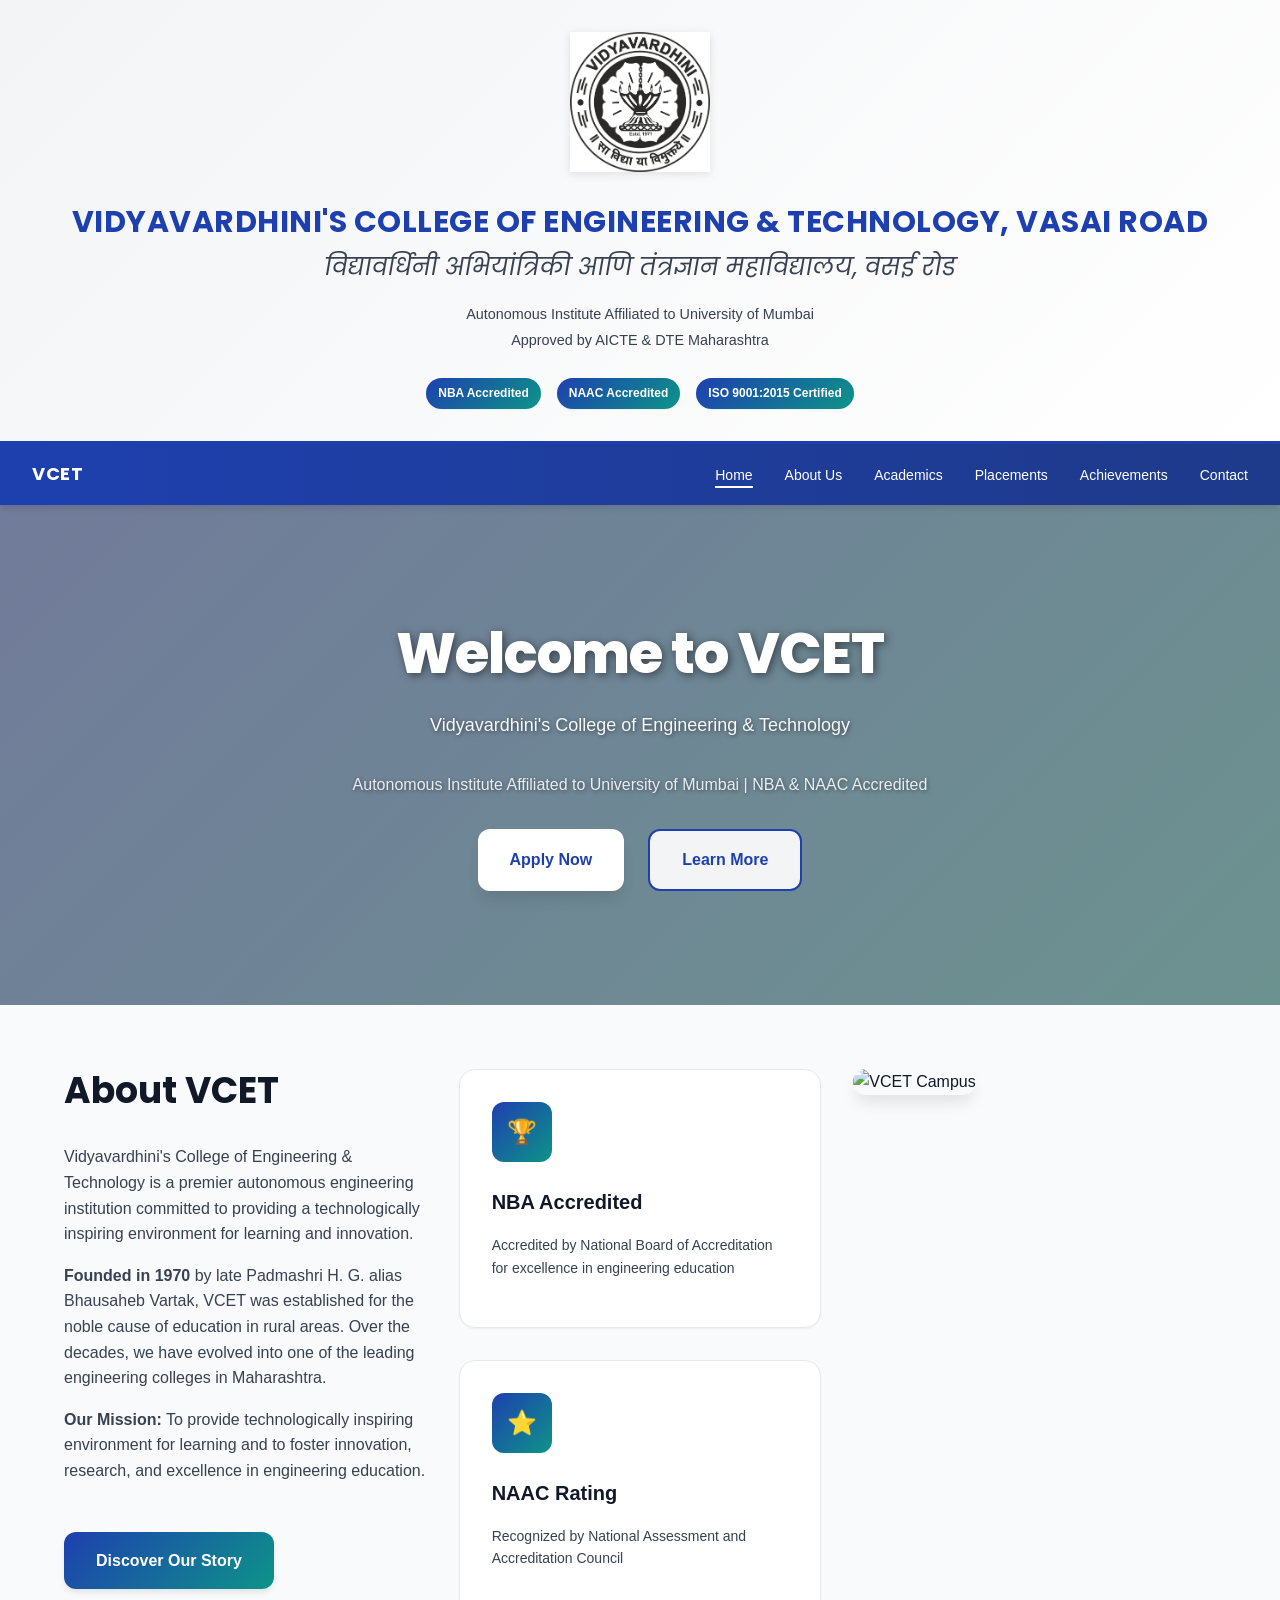
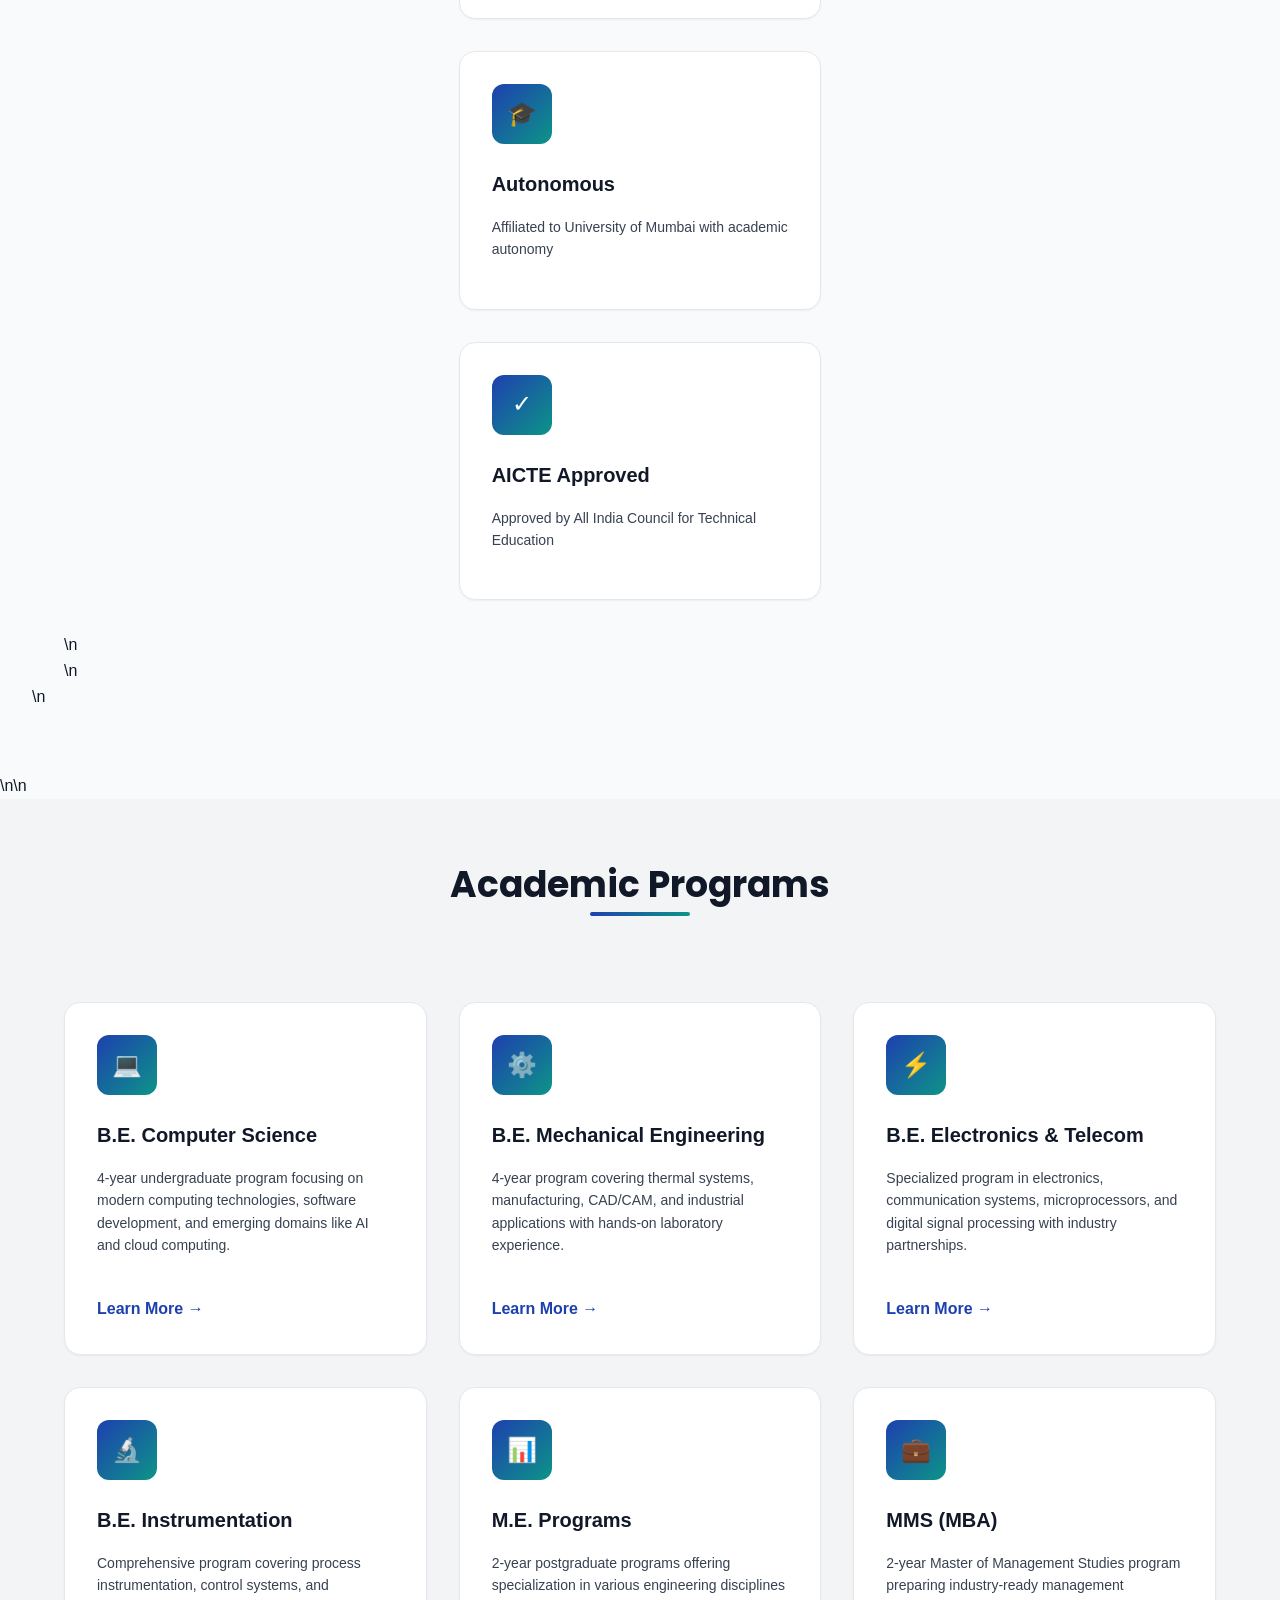
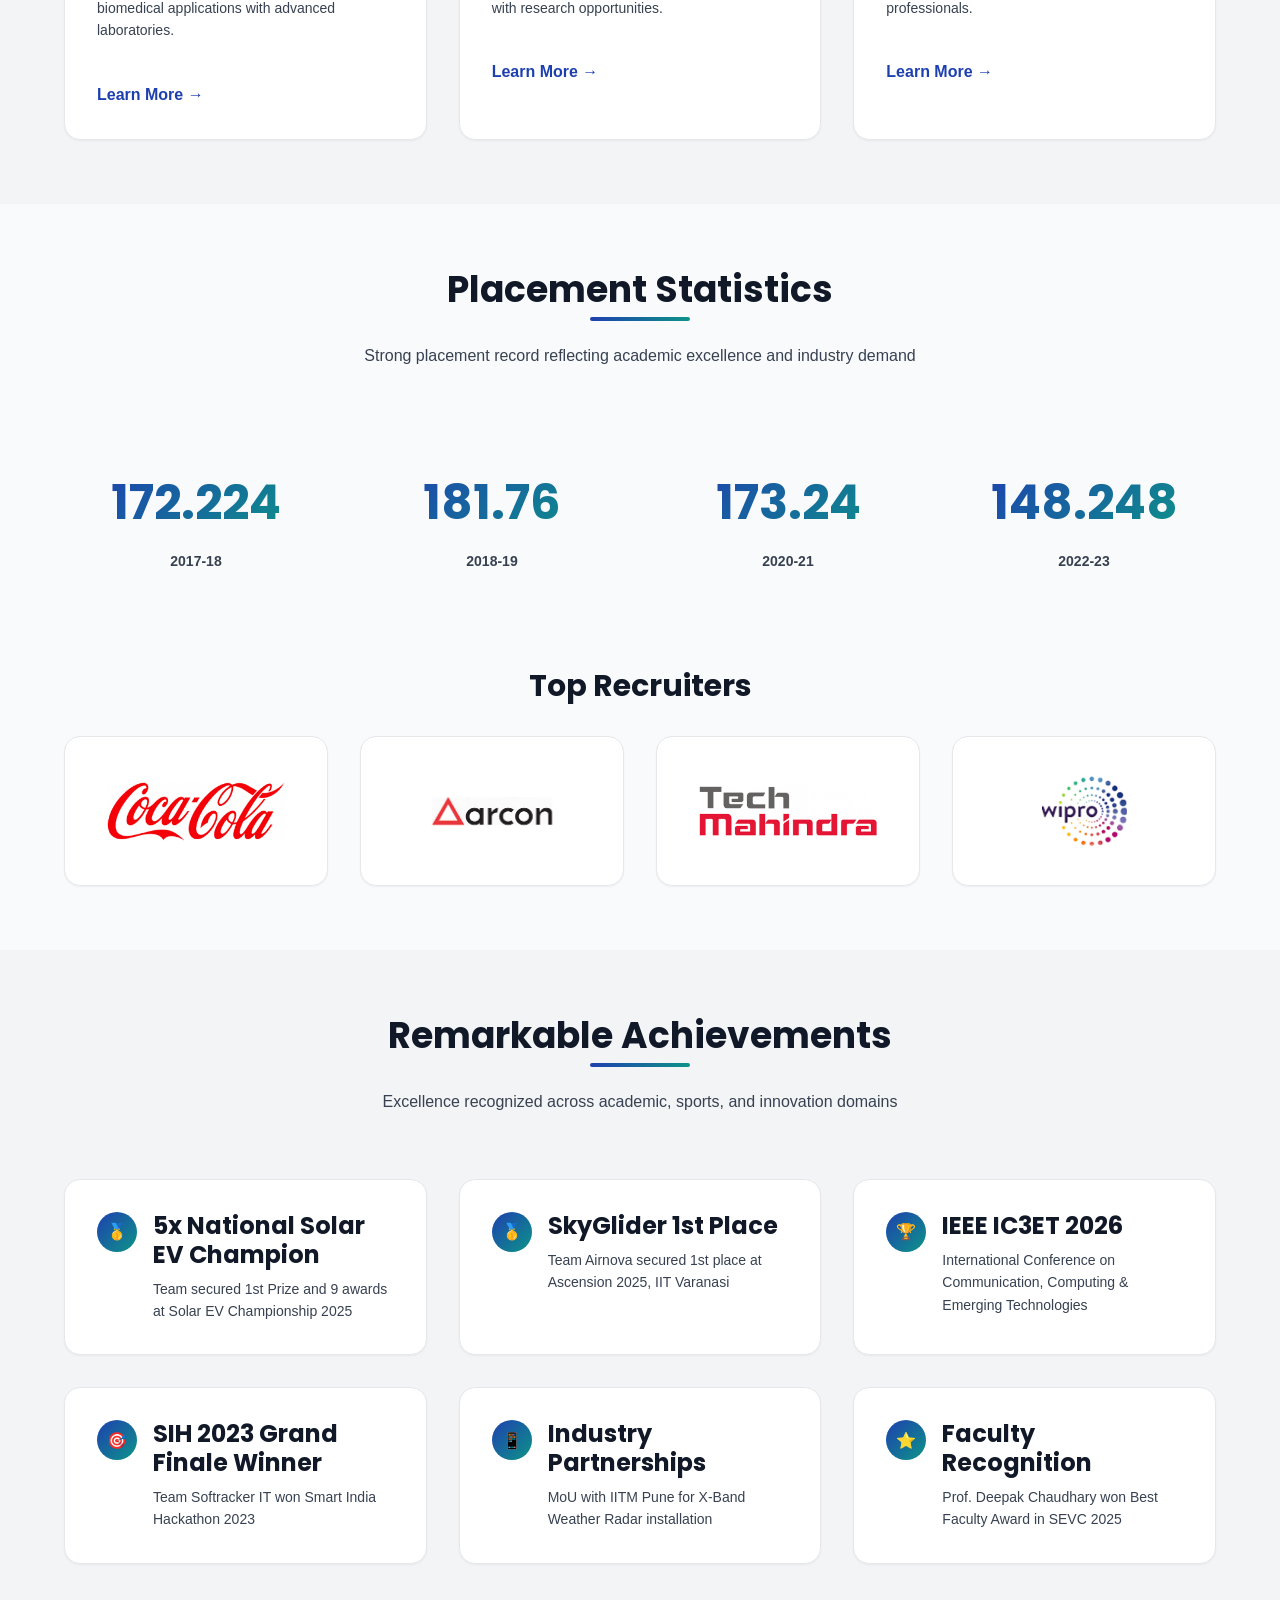
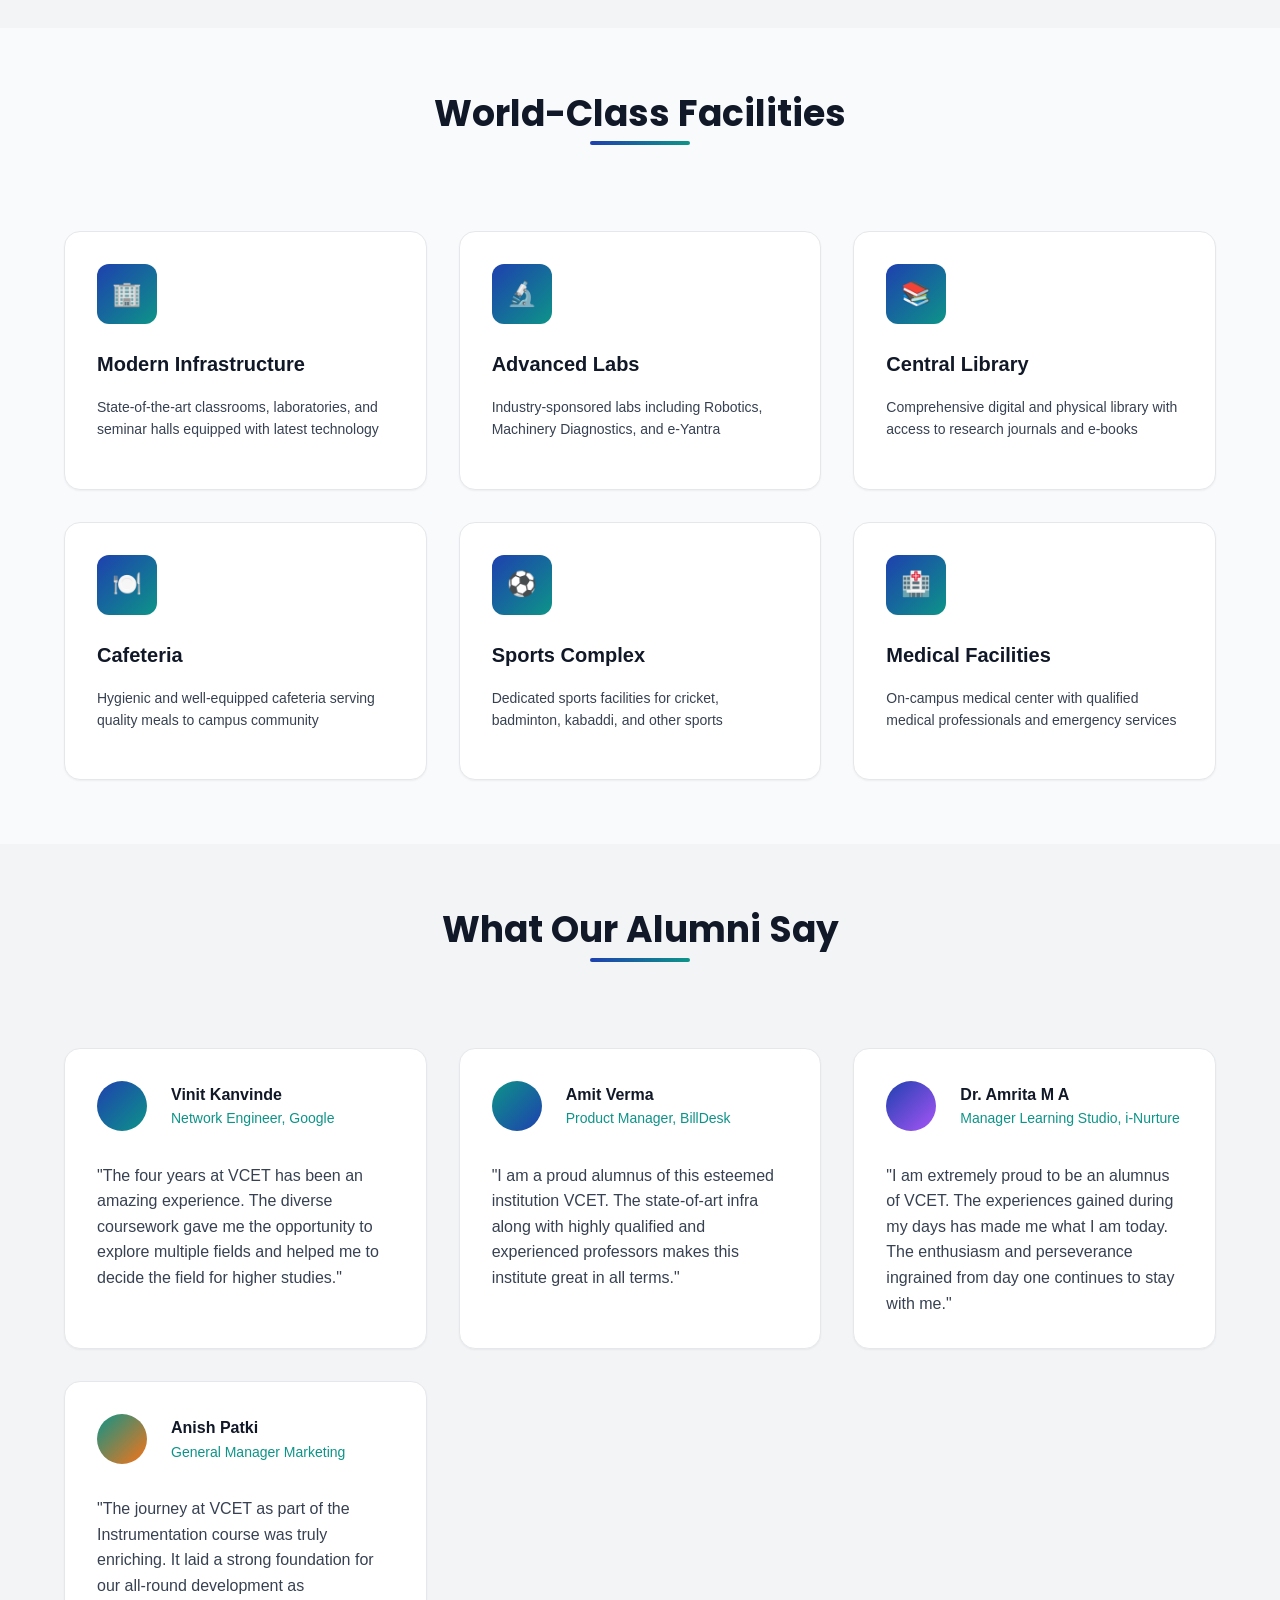
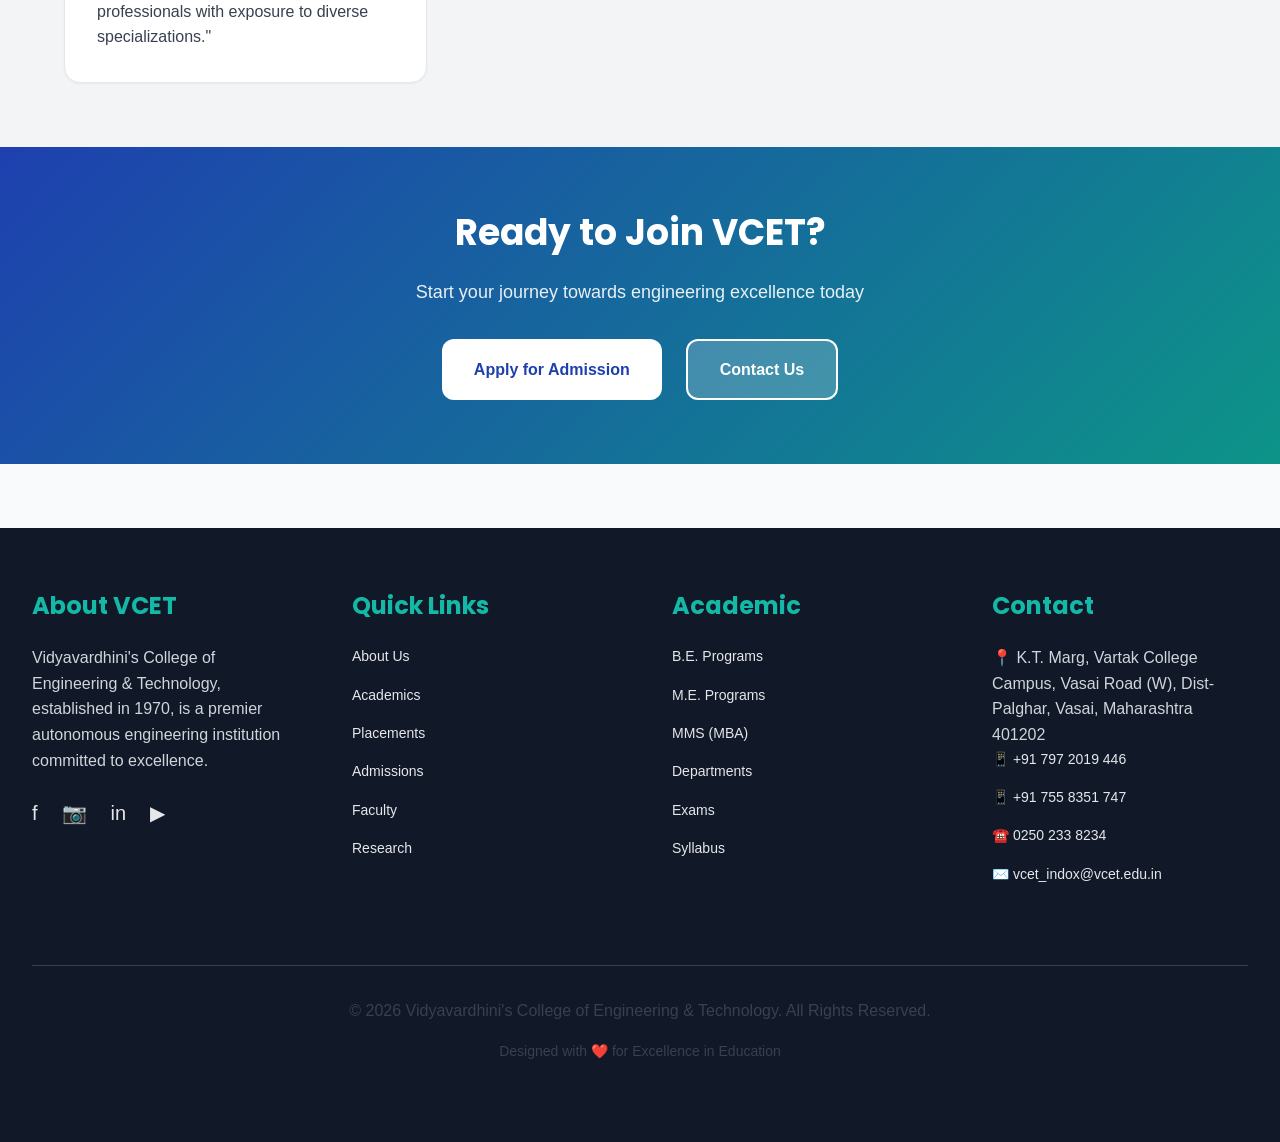
==== index.html @ 7a89dedc "Home page" ====
<!DOCTYPE html>
<html lang="en">
<head>
  <meta charset="UTF-8">
  <meta name="viewport" content="width=device-width, initial-scale=1.0">
  <title>VCET - Vidyavardhini's College of Engineering & Technology</title>
  <link rel="stylesheet" href="assets/css/style.css">
  <link rel="preconnect" href="https://fonts.googleapis.com">
  <link rel="preconnect" href="https://fonts.gstatic.com" crossorigin>
  <link href="https://fonts.googleapis.com/css2?family=Poppins:wght@400;500;600;700&display=swap" rel="stylesheet">
</head>
<body>

  <!-- STATIC HEADER -->
  <header class="static-header">
    <div class="header-content">
      <div class="header-logo">
        <img src="assets/images/vcet logo.png" alt="VCET Logo">
      </div>
      <div class="header-info">
        <h1>VIDYAVARDHINI'S COLLEGE OF ENGINEERING & TECHNOLOGY, VASAI ROAD</h1>
        <p class="subtitle">विद्यावर्धिनी अभियांत्रिकी आणि तंत्रज्ञान महाविद्यालय, वसई रोड</p>
        <div class="details">
          <p style="margin: 0; font-size: 0.9rem;">Autonomous Institute Affiliated to University of Mumbai</p>
          <p style="margin: 0; font-size: 0.9rem;">Approved by AICTE & DTE Maharashtra</p>
        </div>
        <div class="header-badges">
          <div class="badge">NBA Accredited</div>
          <div class="badge">NAAC Accredited</div>
          <div class="badge">ISO 9001:2015 Certified</div>
        </div>
      </div>
    </div>
  </header>

  <!-- NAVIGATION -->
  <nav>
    <div class="navbar">
      <div class="nav-brand">
        <span>VCET</span>
      </div>
      <ul class="nav-menu">
        <li><a href="#home" class="nav-link active">Home</a></li>
        <li><a href="pages/about.html" class="nav-link">About Us</a></li>
        <li><a href="pages/academics.html" class="nav-link">Academics</a></li>
        <li><a href="pages/placements.html" class="nav-link">Placements</a></li>
        <li><a href="#achievements" class="nav-link">Achievements</a></li>
        <li><a href="pages/contact.html" class="nav-link">Contact</a></li>
      </ul>
      <button class="nav-toggle">☰</button>
    </div>
  </nav>

  <!-- HERO SECTION -->
  <section class="hero" id="home">
    <div class="hero-content">
      <h1>Welcome to VCET</h1>
      <p>Vidyavardhini's College of Engineering & Technology</p>
      <p style="font-size: var(--text-base); opacity: 0.9;">Autonomous Institute Affiliated to University of Mumbai | NBA & NAAC Accredited</p>
      <div class="hero-buttons">
        <a href="pages/contact.html" class="btn btn-primary">Apply Now</a>
        <a href="pages/about.html" class="btn btn-secondary">Learn More</a>
      </div>
    </div>
  </section>

  <!-- ABOUT SECTION -->
  <section id="about">
    <div class="container">
      <div class="grid grid-2">
        <div>
          <h2>About VCET</h2>
          <p>Vidyavardhini's College of Engineering & Technology is a premier autonomous engineering institution committed to providing a technologically inspiring environment for learning and innovation.</p>
          <p><strong>Founded in 1970</strong> by late Padmashri H. G. alias Bhausaheb Vartak, VCET was established for the noble cause of education in rural areas. Over the decades, we have evolved into one of the leading engineering colleges in Maharashtra.</p>
          <p><strong>Our Mission:</strong> To provide technologically inspiring environment for learning and to foster innovation, research, and excellence in engineering education.</p>
          <a href="pages/about.html" class="btn btn-primary mt-lg">Discover Our Story</a>
        </div>
        <div>
          <div class="grid grid-2">
            <div class="card">
              <div class="card-icon">🏆</div>
              <div class="card-title">NBA Accredited</div>
              <p class="card-text">Accredited by National Board of Accreditation for excellence in engineering education</p>
            </div>
            <div class="card">
              <div class="card-icon">⭐</div>
              <div class="card-title">NAAC Rating</div>
              <p class="card-text">Recognized by National Assessment and Accreditation Council</p>
            </div>
            <div class="card">
              <div class="card-icon">🎓</div>
              <div class="card-title">Autonomous</div>
              <p class="card-text">Affiliated to University of Mumbai with academic autonomy</p>
            </div>
            <div class="card">
              <div class="card-icon">✓</div>
              <div class="card-title">AICTE Approved</div>
              <p class="card-text">Approved by All India Council for Technical Education</p>
            </div>
          </div>
        </div>
        <div>
          <img src="assets/images/vcet image.png" alt="VCET Campus" style="width: 100%; border-radius: var(--radius-xl); box-shadow: var(--shadow-lg);">
        </div>\n      </div>\n    </div>\n  </section>\n\n  <!-- ACADEMICS SECTION -->
  <section id="academics" style="background: var(--neutral-100);">
    <div class="container">
      <div class="section-title">
        <h2>Academic Programs</h2>
      </div>
      <div class="grid grid-3">
        <div class="card">
          <div class="card-icon">💻</div>
          <div class="card-title">B.E. Computer Science</div>
          <p class="card-text">4-year undergraduate program focusing on modern computing technologies, software development, and emerging domains like AI and cloud computing.</p>
          <a href="#" class="text-primary" style="font-weight: 600; margin-top: var(--spacing-md); display: inline-block;">Learn More →</a>
        </div>
        <div class="card">
          <div class="card-icon">⚙️</div>
          <div class="card-title">B.E. Mechanical Engineering</div>
          <p class="card-text">4-year program covering thermal systems, manufacturing, CAD/CAM, and industrial applications with hands-on laboratory experience.</p>
          <a href="#" class="text-primary" style="font-weight: 600; margin-top: var(--spacing-md); display: inline-block;">Learn More →</a>
        </div>
        <div class="card">
          <div class="card-icon">⚡</div>
          <div class="card-title">B.E. Electronics & Telecom</div>
          <p class="card-text">Specialized program in electronics, communication systems, microprocessors, and digital signal processing with industry partnerships.</p>
          <a href="#" class="text-primary" style="font-weight: 600; margin-top: var(--spacing-md); display: inline-block;">Learn More →</a>
        </div>
        <div class="card">
          <div class="card-icon">🔬</div>
          <div class="card-title">B.E. Instrumentation</div>
          <p class="card-text">Comprehensive program covering process instrumentation, control systems, and biomedical applications with advanced laboratories.</p>
          <a href="#" class="text-primary" style="font-weight: 600; margin-top: var(--spacing-md); display: inline-block;">Learn More →</a>
        </div>
        <div class="card">
          <div class="card-icon">📊</div>
          <div class="card-title">M.E. Programs</div>
          <p class="card-text">2-year postgraduate programs offering specialization in various engineering disciplines with research opportunities.</p>
          <a href="#" class="text-primary" style="font-weight: 600; margin-top: var(--spacing-md); display: inline-block;">Learn More →</a>
        </div>
        <div class="card">
          <div class="card-icon">💼</div>
          <div class="card-title">MMS (MBA)</div>
          <p class="card-text">2-year Master of Management Studies program preparing industry-ready management professionals.</p>
          <a href="#" class="text-primary" style="font-weight: 600; margin-top: var(--spacing-md); display: inline-block;">Learn More →</a>
        </div>
      </div>
    </div>
  </section>

  <!-- PLACEMENTS SECTION -->
  <section id="placements">
    <div class="container">
      <div class="section-title">
        <h2>Placement Statistics</h2>
        <p>Strong placement record reflecting academic excellence and industry demand</p>
      </div>
      <div class="grid grid-4">
        <div class="stat">
          <div class="stat-number" data-target="299">299</div>
          <div class="stat-label">2017-18</div>
        </div>
        <div class="stat">
          <div class="stat-number" data-target="320">320</div>
          <div class="stat-label">2018-19</div>
        </div>
        <div class="stat">
          <div class="stat-number" data-target="305">305</div>
          <div class="stat-label">2020-21</div>
        </div>
        <div class="stat">
          <div class="stat-number" data-target="261">261</div>
          <div class="stat-label">2022-23</div>
        </div>
      </div>
      <div style="margin-top: var(--spacing-2xl); text-align: center;">
        <h3 style="margin-bottom: var(--spacing-lg);">Top Recruiters</h3>
        <div class="grid grid-4">
          <div class="card" style="display: flex; align-items: center; justify-content: center; height: 150px;">
            <img src="assets/images/recuiters/cocacola.png" alt="Coca-Cola" style="max-height: 80px; max-width: 90%;">
          </div>
          <div class="card" style="display: flex; align-items: center; justify-content: center; height: 150px;">
            <img src="assets/images/recuiters/arcon.png" alt="Arcon" style="max-height: 80px; max-width: 90%;">
          </div>
          <div class="card" style="display: flex; align-items: center; justify-content: center; height: 150px;">
            <img src="assets/images/recuiters/Tech mahindra.png" alt="Tech Mahindra" style="max-height: 80px; max-width: 90%;">
          </div>
          <div class="card" style="display: flex; align-items: center; justify-content: center; height: 150px;">
            <img src="assets/images/recuiters/wipro.png" alt="Wipro" style="max-height: 80px; max-width: 90%;">
          </div>
        </div>
      </div>
    </div>
  </section>

  <!-- ACHIEVEMENTS SECTION -->
  <section id="achievements" style="background: var(--neutral-100);">
    <div class="container">
      <div class="section-title">
        <h2>Remarkable Achievements</h2>
        <p>Excellence recognized across academic, sports, and innovation domains</p>
      </div>
      <div class="grid grid-2">
        <div class="card achievement-item">
          <div style="display: flex; gap: var(--spacing-sm); align-items: flex-start;">
            <div style="background: linear-gradient(135deg, var(--primary), var(--secondary)); color: white; width: 40px; height: 40px; border-radius: 50%; display: flex; align-items: center; justify-content: center; font-weight: bold; flex-shrink: 0;">🥇</div>
            <div>
              <h4 style="margin: 0; margin-bottom: var(--spacing-xs);">5x National Solar EV Champion</h4>
              <p style="margin: 0; font-size: var(--text-sm);">Team secured 1st Prize and 9 awards at Solar EV Championship 2025</p>
            </div>
          </div>
        </div>
        <div class="card achievement-item">
          <div style="display: flex; gap: var(--spacing-sm); align-items: flex-start;">
            <div style="background: linear-gradient(135deg, var(--primary), var(--secondary)); color: white; width: 40px; height: 40px; border-radius: 50%; display: flex; align-items: center; justify-content: center; font-weight: bold; flex-shrink: 0;">🥇</div>
            <div>
              <h4 style="margin: 0; margin-bottom: var(--spacing-xs);">SkyGlider 1st Place</h4>
              <p style="margin: 0; font-size: var(--text-sm);">Team Airnova secured 1st place at Ascension 2025, IIT Varanasi</p>
            </div>
          </div>
        </div>
        <div class="card achievement-item">
          <div style="display: flex; gap: var(--spacing-sm); align-items: flex-start;">
            <div style="background: linear-gradient(135deg, var(--primary), var(--secondary)); color: white; width: 40px; height: 40px; border-radius: 50%; display: flex; align-items: center; justify-content: center; font-weight: bold; flex-shrink: 0;">🏆</div>
            <div>
              <h4 style="margin: 0; margin-bottom: var(--spacing-xs);">IEEE IC3ET 2026</h4>
              <p style="margin: 0; font-size: var(--text-sm);">International Conference on Communication, Computing & Emerging Technologies</p>
            </div>
          </div>
        </div>
        <div class="card achievement-item">
          <div style="display: flex; gap: var(--spacing-sm); align-items: flex-start;">
            <div style="background: linear-gradient(135deg, var(--primary), var(--secondary)); color: white; width: 40px; height: 40px; border-radius: 50%; display: flex; align-items: center; justify-content: center; font-weight: bold; flex-shrink: 0;">🎯</div>
            <div>
              <h4 style="margin: 0; margin-bottom: var(--spacing-xs);">SIH 2023 Grand Finale Winner</h4>
              <p style="margin: 0; font-size: var(--text-sm);">Team Softracker IT won Smart India Hackathon 2023</p>
            </div>
          </div>
        </div>
        <div class="card achievement-item">
          <div style="display: flex; gap: var(--spacing-sm); align-items: flex-start;">
            <div style="background: linear-gradient(135deg, var(--primary), var(--secondary)); color: white; width: 40px; height: 40px; border-radius: 50%; display: flex; align-items: center; justify-content: center; font-weight: bold; flex-shrink: 0;">📱</div>
            <div>
              <h4 style="margin: 0; margin-bottom: var(--spacing-xs);">Industry Partnerships</h4>
              <p style="margin: 0; font-size: var(--text-sm);">MoU with IITM Pune for X-Band Weather Radar installation</p>
            </div>
          </div>
        </div>
        <div class="card achievement-item">
          <div style="display: flex; gap: var(--spacing-sm); align-items: flex-start;">
            <div style="background: linear-gradient(135deg, var(--primary), var(--secondary)); color: white; width: 40px; height: 40px; border-radius: 50%; display: flex; align-items: center; justify-content: center; font-weight: bold; flex-shrink: 0;">⭐</div>
            <div>
              <h4 style="margin: 0; margin-bottom: var(--spacing-xs);">Faculty Recognition</h4>
              <p style="margin: 0; font-size: var(--text-sm);">Prof. Deepak Chaudhary won Best Faculty Award in SEVC 2025</p>
            </div>
          </div>
        </div>
      </div>
    </div>
  </section>

  <!-- FACILITIES SECTION -->
  <section>
    <div class="container">
      <div class="section-title">
        <h2>World-Class Facilities</h2>
      </div>
      <div class="grid grid-3">
        <div class="card">
          <div class="card-icon">🏢</div>
          <div class="card-title">Modern Infrastructure</div>
          <p class="card-text">State-of-the-art classrooms, laboratories, and seminar halls equipped with latest technology</p>
        </div>
        <div class="card">
          <div class="card-icon">🔬</div>
          <div class="card-title">Advanced Labs</div>
          <p class="card-text">Industry-sponsored labs including Robotics, Machinery Diagnostics, and e-Yantra</p>
        </div>
        <div class="card">
          <div class="card-icon">📚</div>
          <div class="card-title">Central Library</div>
          <p class="card-text">Comprehensive digital and physical library with access to research journals and e-books</p>
        </div>
        <div class="card">
          <div class="card-icon">🍽️</div>
          <div class="card-title">Cafeteria</div>
          <p class="card-text">Hygienic and well-equipped cafeteria serving quality meals to campus community</p>
        </div>
        <div class="card">
          <div class="card-icon">⚽</div>
          <div class="card-title">Sports Complex</div>
          <p class="card-text">Dedicated sports facilities for cricket, badminton, kabaddi, and other sports</p>
        </div>
        <div class="card">
          <div class="card-icon">🏥</div>
          <div class="card-title">Medical Facilities</div>
          <p class="card-text">On-campus medical center with qualified medical professionals and emergency services</p>
        </div>
      </div>
    </div>
  </section>

  <!-- TESTIMONIALS SECTION -->
  <section style="background: var(--neutral-100);">
    <div class="container">
      <div class="section-title">
        <h2>What Our Alumni Say</h2>
      </div>
      <div class="grid grid-2">
        <div class="card">
          <div style="display: flex; align-items: center; gap: var(--spacing-md); margin-bottom: var(--spacing-lg);">
            <div style="width: 50px; height: 50px; background: linear-gradient(135deg, var(--primary), var(--secondary)); border-radius: 50%; flex-shrink: 0;"></div>
            <div>
              <strong>Vinit Kanvinde</strong>
              <p style="margin: 0; font-size: var(--text-sm); color: var(--secondary);">Network Engineer, Google</p>
            </div>
          </div>
          <p style="margin: 0;">"The four years at VCET has been an amazing experience. The diverse coursework gave me the opportunity to explore multiple fields and helped me to decide the field for higher studies."</p>
        </div>
        <div class="card">
          <div style="display: flex; align-items: center; gap: var(--spacing-md); margin-bottom: var(--spacing-lg);">
            <div style="width: 50px; height: 50px; background: linear-gradient(135deg, var(--secondary), var(--primary)); border-radius: 50%; flex-shrink: 0;"></div>
            <div>
              <strong>Amit Verma</strong>
              <p style="margin: 0; font-size: var(--text-sm); color: var(--secondary);">Product Manager, BillDesk</p>
            </div>
          </div>
          <p style="margin: 0;">"I am a proud alumnus of this esteemed institution VCET. The state-of-art infra along with highly qualified and experienced professors makes this institute great in all terms."</p>
        </div>
        <div class="card">
          <div style="display: flex; align-items: center; gap: var(--spacing-md); margin-bottom: var(--spacing-lg);">
            <div style="width: 50px; height: 50px; background: linear-gradient(135deg, var(--primary), var(--accent-purple)); border-radius: 50%; flex-shrink: 0;"></div>
            <div>
              <strong>Dr. Amrita M A</strong>
              <p style="margin: 0; font-size: var(--text-sm); color: var(--secondary);">Manager Learning Studio, i-Nurture</p>
            </div>
          </div>
          <p style="margin: 0;">"I am extremely proud to be an alumnus of VCET. The experiences gained during my days has made me what I am today. The enthusiasm and perseverance ingrained from day one continues to stay with me."</p>
        </div>
        <div class="card">
          <div style="display: flex; align-items: center; gap: var(--spacing-md); margin-bottom: var(--spacing-lg);">
            <div style="width: 50px; height: 50px; background: linear-gradient(135deg, var(--secondary), var(--accent-orange)); border-radius: 50%; flex-shrink: 0;"></div>
            <div>
              <strong>Anish Patki</strong>
              <p style="margin: 0; font-size: var(--text-sm); color: var(--secondary);">General Manager Marketing</p>
            </div>
          </div>
          <p style="margin: 0;">"The journey at VCET as part of the Instrumentation course was truly enriching. It laid a strong foundation for our all-round development as professionals with exposure to diverse specializations."</p>
        </div>
      </div>
    </div>
  </section>

  <!-- CTA SECTION -->
  <section style="background: linear-gradient(135deg, var(--primary) 0%, var(--secondary) 100%); color: white; text-align: center;">
    <div class="container">
      <h2 style="color: white; margin-bottom: var(--spacing-md);">Ready to Join VCET?</h2>
      <p style="color: rgba(255,255,255,0.9); margin-bottom: var(--spacing-lg); font-size: var(--text-lg);">Start your journey towards engineering excellence today</p>
      <div class="hero-buttons">
        <a href="#admission" class="btn" style="background: white; color: var(--primary); font-weight: 600;">Apply for Admission</a>
        <a href="pages/contact.html" class="btn" style="background: rgba(255,255,255,0.2); color: white; border: 2px solid white;">Contact Us</a>
      </div>
    </div>
  </section>

  <!-- FOOTER -->
  <footer id="contact">
    <div class="footer-content">
      <div class="footer-section">
        <h4>About VCET</h4>
        <p style="color: var(--neutral-300); margin-bottom: var(--spacing-md);">Vidyavardhini's College of Engineering & Technology, established in 1970, is a premier autonomous engineering institution committed to excellence.</p>
        <div style="display: flex; gap: var(--spacing-md);">
          <a href="https://www.facebook.com/vcet.vasai.50/" target="_blank" style="font-size: var(--text-xl);">f</a>
          <a href="https://www.instagram.com/official.vcet/" target="_blank" style="font-size: var(--text-xl);">📷</a>
          <a href="https://www.linkedin.com/school/vcetvasai/" target="_blank" style="font-size: var(--text-xl);">in</a>
          <a href="https://www.youtube.com/channel/UCjBw5a7WU00GwkxaTjF9jqg" target="_blank" style="font-size: var(--text-xl);">▶</a>
        </div>
      </div>
      <div class="footer-section">
        <h4>Quick Links</h4>
        <ul>
          <li><a href="#about">About Us</a></li>
          <li><a href="#academics">Academics</a></li>
          <li><a href="#placements">Placements</a></li>
          <li><a href="#">Admissions</a></li>
          <li><a href="#">Faculty</a></li>
          <li><a href="#">Research</a></li>
        </ul>
      </div>
      <div class="footer-section">
        <h4>Academic</h4>
        <ul>
          <li><a href="#">B.E. Programs</a></li>
          <li><a href="#">M.E. Programs</a></li>
          <li><a href="#">MMS (MBA)</a></li>
          <li><a href="#">Departments</a></li>
          <li><a href="#">Exams</a></li>
          <li><a href="#">Syllabus</a></li>
        </ul>
      </div>
      <div class="footer-section">
        <h4>Contact</h4>
        <ul>
          <li style="color: var(--neutral-300);">📍 K.T. Marg, Vartak College Campus, Vasai Road (W), Dist-Palghar, Vasai, Maharashtra 401202</li>
          <li><a href="tel:+917972019446">📱 +91 797 2019 446</a></li>
          <li><a href="tel:+917558351747">📱 +91 755 8351 747</a></li>
          <li><a href="tel:02502338234">☎️ 0250 233 8234</a></li>
          <li><a href="mailto:vcet_indox@vcet.edu.in">✉️ vcet_indox@vcet.edu.in</a></li>
        </ul>
      </div>
    </div>
    <div class="footer-bottom">
      <p>&copy; 2026 Vidyavardhini's College of Engineering & Technology. All Rights Reserved.</p>
      <p style="font-size: var(--text-sm); margin-top: var(--spacing-sm);">Designed with ❤️ for Excellence in Education</p>
    </div>
  </footer>

  <script src="assets/js/script.js"></script>
</body>
</html>
---- assets/css/style.css ----
/* ============================================
   MODERN PROFESSIONAL COLLEGE WEBSITE
   Design System & Global Styles
   ============================================ */

:root {
  /* Primary Colors */
  --primary: #1e40af;
  --primary-light: #3b82f6;
  --primary-dark: #1e3a8a;
  
  /* Secondary Colors */
  --secondary: #0d9488;
  --secondary-light: #14b8a6;
  --secondary-dark: #0f766e;
  
  /* Neutral Colors */
  --neutral-50: #f9fafb;
  --neutral-100: #f3f4f6;
  --neutral-200: #e5e7eb;
  --neutral-300: #d1d5db;
  --neutral-500: #6b7280;
  --neutral-700: #374151;
  --neutral-900: #111827;
  
  /* Accent Colors */
  --accent-purple: #a855f7;
  --accent-orange: #f97316;
  
  /* Spacing */
  --spacing-xs: 0.5rem;
  --spacing-sm: 1rem;
  --spacing-md: 1.5rem;
  --spacing-lg: 2rem;
  --spacing-xl: 3rem;
  --spacing-2xl: 4rem;
  
  /* Typography */
  --font-primary: 'Segoe UI', Tahoma, Geneva, Verdana, sans-serif;
  --font-display: 'Poppins', sans-serif;
  --font-mono: 'Courier New', monospace;
  
  /* Font Sizes */
  --text-xs: 0.75rem;
  --text-sm: 0.875rem;
  --text-base: 1rem;
  --text-lg: 1.125rem;
  --text-xl: 1.25rem;
  --text-2xl: 1.5rem;
  --text-3xl: 1.875rem;
  --text-4xl: 2.25rem;
  --text-5xl: 3rem;
  
  /* Border Radius */
  --radius-sm: 0.375rem;
  --radius-md: 0.5rem;
  --radius-lg: 0.75rem;
  --radius-xl: 1rem;
  --radius-2xl: 1.5rem;
  
  /* Shadows */
  --shadow-sm: 0 1px 2px 0 rgba(0, 0, 0, 0.05);
  --shadow-md: 0 4px 6px -1px rgba(0, 0, 0, 0.1);
  --shadow-lg: 0 10px 15px -3px rgba(0, 0, 0, 0.1);
  --shadow-xl: 0 20px 25px -5px rgba(0, 0, 0, 0.1);
  --shadow-2xl: 0 25px 50px -12px rgba(0, 0, 0, 0.25);
  
  /* Transitions */
  --transition-fast: 150ms ease-in-out;
  --transition-base: 250ms ease-in-out;
  --transition-slow: 350ms ease-in-out;
  
  /* Z-index */
  --z-dropdown: 1000;
  --z-sticky: 1010;
  --z-fixed: 1020;
  --z-modal-backdrop: 1030;
  --z-modal: 1040;
}

/* ============================================
   BASE STYLES
   ============================================ */

*,
*::before,
*::after {
  margin: 0;
  padding: 0;
  box-sizing: border-box;
}

html {
  scroll-behavior: smooth;
  font-size: 16px;
}

body {
  font-family: var(--font-primary);
  color: var(--neutral-900);
  background-color: var(--neutral-50);
  line-height: 1.6;
  overflow-x: hidden;
}

/* ============================================
   TYPOGRAPHY
   ============================================ */

h1, h2, h3, h4, h5, h6 {
  font-family: var(--font-display);
  font-weight: 700;
  line-height: 1.2;
  color: var(--neutral-900);
}

h1 {
  font-size: var(--text-5xl);
  letter-spacing: -0.02em;
  margin-bottom: var(--spacing-md);
}

h2 {
  font-size: var(--text-4xl);
  margin-bottom: var(--spacing-lg);
}

h3 {
  font-size: var(--text-3xl);
  margin-bottom: var(--spacing-md);
}

h4 {
  font-size: var(--text-2xl);
  margin-bottom: var(--spacing-sm);
}

p {
  font-size: var(--text-base);
  color: var(--neutral-700);
  margin-bottom: var(--spacing-sm);
}

a {
  color: var(--primary);
  text-decoration: none;
  transition: color var(--transition-fast);
}

a:hover {
  color: var(--primary-light);
}

/* ============================================
   BUTTONS
   ============================================ */

.btn {
  display: inline-flex;
  align-items: center;
  justify-content: center;
  gap: var(--spacing-xs);
  padding: var(--spacing-sm) var(--spacing-lg);
  font-size: var(--text-base);
  font-weight: 600;
  text-decoration: none;
  border: none;
  border-radius: var(--radius-lg);
  cursor: pointer;
  transition: all var(--transition-base);
  white-space: nowrap;
}

.btn-primary {
  background: linear-gradient(135deg, var(--primary) 0%, var(--secondary) 100%);
  color: white;
  box-shadow: var(--shadow-md);
}

.btn-primary:hover {
  background: linear-gradient(135deg, var(--primary-dark) 0%, var(--secondary-dark) 100%);
  transform: translateY(-2px);
  box-shadow: var(--shadow-lg);
}

.btn-secondary {
  background: var(--neutral-100);
  color: var(--primary);
  border: 2px solid var(--primary);
}

.btn-secondary:hover {
  background: var(--primary);
  color: white;
}

.btn-sm {
  padding: var(--spacing-xs) var(--spacing-md);
  font-size: var(--text-sm);
}

.btn-lg {
  padding: var(--spacing-md) var(--spacing-xl);
  font-size: var(--text-lg);
}

/* ============================================
   HEADER - STATIC
   ============================================ */

.static-header {
  background: linear-gradient(135deg, #f3f4f6 0%, #ffffff 100%);
  padding: var(--spacing-lg) var(--spacing-lg);
  border-bottom: 3px solid var(--primary);
  text-align: center;
}

.header-content {
  max-width: 1400px;
  margin: 0 auto;
  display: flex;
  align-items: center;
  justify-content: center;
  gap: var(--spacing-lg);
  flex-wrap: wrap;
}

.header-logo {
  display: flex;
  align-items: center;
  gap: var(--spacing-md);
}

.header-logo img {
  height: 140px;
  width: auto;
  filter: drop-shadow(0 2px 4px rgba(0,0,0,0.1));
}

.header-info {
  text-align: center;
}

.header-info h1 {
  font-size: var(--text-3xl);
  color: var(--primary);
  margin-bottom: var(--spacing-xs);
  letter-spacing: 0.5px;
}

.header-info .subtitle {
  font-size: var(--text-2xl);
  color: var(--neutral-700);
  font-style: italic;
  margin-bottom: var(--spacing-sm);
  font-family: var(--font-display);
}

.header-info .details {
  font-size: var(--text-sm);
  color: var(--neutral-600);
  line-height: 1.8;
}

.header-badges {
  display: flex;
  gap: var(--spacing-sm);
  justify-content: center;
  flex-wrap: wrap;
  margin-top: var(--spacing-md);
}

.badge {
  background: linear-gradient(135deg, var(--primary) 0%, var(--secondary) 100%);
  color: white;
  padding: 6px 12px;
  border-radius: 20px;
  font-size: var(--text-xs);
  font-weight: 600;
  box-shadow: var(--shadow-sm);
}

/* ============================================
   NAVIGATION
   ============================================ */

nav {
  background: linear-gradient(90deg, var(--primary) 0%, var(--primary-dark) 100%);
  box-shadow: var(--shadow-md);
  position: sticky;
  top: 0;
  z-index: var(--z-sticky);
}

.navbar {
  display: flex;
  align-items: center;
  justify-content: space-between;
  padding: var(--spacing-sm) var(--spacing-lg);
  max-width: 1400px;
  margin: 0 auto;
}

.nav-brand {
  display: flex;
  align-items: center;
  gap: var(--spacing-sm);
  font-size: var(--text-lg);
  font-weight: 700;
  color: white;
}

.nav-brand img {
  height: 35px;
  width: auto;
}

.nav-brand span {
  color: white;
  font-family: var(--font-display);
  letter-spacing: 0.5px;
}

.nav-menu {
  display: flex;
  align-items: center;
  gap: var(--spacing-lg);
  list-style: none;
}

.nav-link {
  color: white;
  font-weight: 500;
  transition: color var(--transition-fast);
  position: relative;
  font-size: var(--text-sm);
}

.nav-link::after {
  content: '';
  position: absolute;
  bottom: -5px;
  left: 0;
  width: 0;
  height: 2px;
  background: white;
  transition: width var(--transition-base);
}

.nav-link:hover::after,
.nav-link.active::after {
  width: 100%;
}

.nav-link:hover {
  color: var(--secondary-light);
}

/* Mobile Menu Toggle */
.nav-toggle {
  display: none;
  background: none;
  border: none;
  color: white;
  font-size: var(--text-2xl);
  cursor: pointer;
}

@media (max-width: 768px) {
  .nav-menu {
    display: none;
    position: absolute;
    top: 100%;
    left: 0;
    right: 0;
    flex-direction: column;
    gap: 0;
    background: linear-gradient(135deg, var(--primary) 0%, var(--primary-dark) 100%);
    padding: var(--spacing-lg);
    box-shadow: var(--shadow-lg);
  }

  .nav-menu.active {
    display: flex;
  }

  .nav-toggle {
    display: block;
  }

  .nav-link::after {
    display: none;
  }
  
  .header-content {
    flex-direction: column;
    gap: var(--spacing-md);
  }
  
  .header-info h1 {
    font-size: var(--text-2xl);
  }
  
  .header-info .subtitle {
    font-size: var(--text-lg);
  }
}

/* ============================================
   HERO SECTION
   ============================================ */

.hero {
  background: linear-gradient(135deg, rgba(30, 64, 175, 0.4) 0%, rgba(13, 148, 136, 0.4) 100%), url('../images/vcet image.png') center/cover no-repeat;
  color: white;
  padding: var(--spacing-2xl) var(--spacing-lg);
  min-height: 500px;
  display: flex;
  align-items: center;
  justify-content: center;
  text-align: center;
  position: relative;
  overflow: hidden;
}

.hero::before {
  content: '';
  position: absolute;
  top: 0;
  left: 0;
  right: 0;
  bottom: 0;
  background: rgba(0, 0, 0, 0.3);
  z-index: 0;
}

.hero::after {
  display: none;
}

.hero-content {
  position: relative;
  z-index: 1;
  max-width: 800px;
  margin: 0 auto;
}

.hero h1 {
  color: white;
  font-size: 3.5rem;
  margin-bottom: var(--spacing-md);
  animation: slideInDown 0.8s ease-out;
  font-weight: 800;
  text-shadow: 2px 2px 8px rgba(0, 0, 0, 0.5);
}

.hero p {
  color: rgba(255, 255, 255, 0.95);
  font-size: var(--text-lg);
  margin-bottom: var(--spacing-lg);
  animation: slideInUp 0.8s ease-out 0.2s backwards;
  text-shadow: 1px 1px 4px rgba(0, 0, 0, 0.5);
}

.hero-buttons {
  display: flex;
  gap: var(--spacing-md);
  justify-content: center;
  flex-wrap: wrap;
  animation: slideInUp 0.8s ease-out 0.4s backwards;
}

.hero .btn-primary {
  background: white;
  color: var(--primary);
  box-shadow: var(--shadow-lg);
}

.hero .btn-primary:hover {
  background: var(--neutral-100);
  transform: translateY(-3px);
}

/* ============================================
   SECTIONS
   ============================================ */

section {
  padding: var(--spacing-2xl) var(--spacing-lg);
  width: 100%;
}

.container {
  max-width: 1400px;
  margin: 0 auto;
  padding: 0 var(--spacing-lg);
}

.section-title {
  text-align: center;
  margin-bottom: var(--spacing-2xl);
}

.section-title h2 {
  position: relative;
  display: inline-block;
}

.section-title h2::after {
  content: '';
  position: absolute;
  bottom: -10px;
  left: 50%;
  transform: translateX(-50%);
  width: 100px;
  height: 4px;
  background: linear-gradient(90deg, var(--primary), var(--secondary));
  border-radius: var(--radius-md);
}

/* ============================================
   CARDS
   ============================================ */

.card {
  background: white;
  border-radius: var(--radius-xl);
  padding: var(--spacing-lg);
  box-shadow: var(--shadow-sm);
  transition: all var(--transition-base);
  border: 1px solid var(--neutral-200);
}

.card:hover {
  transform: translateY(-5px);
  box-shadow: var(--shadow-lg);
}

.card-icon {
  width: 60px;
  height: 60px;
  background: linear-gradient(135deg, var(--primary), var(--secondary));
  border-radius: var(--radius-lg);
  display: flex;
  align-items: center;
  justify-content: center;
  color: white;
  font-size: var(--text-2xl);
  margin-bottom: var(--spacing-md);
}

.card-title {
  font-size: var(--text-xl);
  font-weight: 700;
  margin-bottom: var(--spacing-sm);
}

.card-text {
  color: var(--neutral-700);
  font-size: var(--text-sm);
  line-height: 1.6;
}

/* ============================================
   GRID LAYOUTS
   ============================================ */

.grid {
  display: grid;
  gap: var(--spacing-lg);
}

.grid-2 {
  grid-template-columns: repeat(auto-fit, minmax(300px, 1fr));
}

.grid-3 {
  grid-template-columns: repeat(auto-fit, minmax(280px, 1fr));
}

.grid-4 {
  grid-template-columns: repeat(auto-fit, minmax(250px, 1fr));
}

@media (max-width: 768px) {
  .grid-2,
  .grid-3,
  .grid-4 {
    grid-template-columns: 1fr;
  }
}

/* ============================================
   STAT COUNTERS
   ============================================ */

.stat {
  text-align: center;
  padding: var(--spacing-lg);
}

.stat-number {
  font-size: var(--text-5xl);
  font-weight: 700;
  background: linear-gradient(135deg, var(--primary), var(--secondary));
  -webkit-background-clip: text;
  -webkit-text-fill-color: transparent;
  margin-bottom: var(--spacing-xs);
  font-family: var(--font-display);
}

.stat-label {
  color: var(--neutral-700);
  font-weight: 600;
  font-size: var(--text-sm);
}

/* ============================================
   FOOTER
   ============================================ */

footer {
  background: var(--neutral-900);
  color: white;
  padding: var(--spacing-2xl) var(--spacing-lg);
  margin-top: var(--spacing-2xl);
}

.footer-content {
  max-width: 1400px;
  margin: 0 auto;
  display: grid;
  grid-template-columns: repeat(auto-fit, minmax(250px, 1fr));
  gap: var(--spacing-2xl);
  margin-bottom: var(--spacing-2xl);
}

.footer-section h4 {
  color: var(--secondary-light);
  margin-bottom: var(--spacing-md);
}

.footer-section ul {
  list-style: none;
}

.footer-section a {
  color: var(--neutral-200);
  font-size: var(--text-sm);
  margin-bottom: var(--spacing-sm);
  display: block;
  transition: color var(--transition-fast);
}

.footer-section a:hover {
  color: var(--secondary-light);
}

.footer-bottom {
  border-top: 1px solid var(--neutral-700);
  padding-top: var(--spacing-lg);
  text-align: center;
  color: var(--neutral-400);
}

/* ============================================
   ANIMATIONS
   ============================================ */

@keyframes slideInDown {
  from {
    opacity: 0;
    transform: translateY(-30px);
  }
  to {
    opacity: 1;
    transform: translateY(0);
  }
}

@keyframes slideInUp {
  from {
    opacity: 0;
    transform: translateY(30px);
  }
  to {
    opacity: 1;
    transform: translateY(0);
  }
}

@keyframes fadeIn {
  from {
    opacity: 0;
  }
  to {
    opacity: 1;
  }
}

@keyframes scaleIn {
  from {
    opacity: 0;
    transform: scale(0.95);
  }
  to {
    opacity: 1;
    transform: scale(1);
  }
}

/* ============================================
   UTILITIES
   ============================================ */

.container {
  max-width: 1400px;
  margin: 0 auto;
  padding: 0 var(--spacing-lg);
}

.text-center {
  text-align: center;
}

.text-primary {
  color: var(--primary);
}

.text-secondary {
  color: var(--secondary);
}

.mt-lg {
  margin-top: var(--spacing-lg);
}

.mb-lg {
  margin-bottom: var(--spacing-lg);
}

.py-lg {
  padding: var(--spacing-lg) 0;
}

.opacity-75 {
  opacity: 0.75;
}

.opacity-50 {
  opacity: 0.5;
}

/* ============================================
   RESPONSIVE
   ============================================ */

@media (max-width: 768px) {
  h1 {
    font-size: var(--text-4xl);
  }

  h2 {
    font-size: var(--text-3xl);
  }

  h3 {
    font-size: var(--text-2xl);
  }

  section {
    padding: var(--spacing-xl) var(--spacing-md);
  }

  .hero {
    padding: var(--spacing-xl) var(--spacing-md);
  }

  .hero h1 {
    font-size: var(--text-3xl);
  }

  .hero p {
    font-size: var(--text-base);
  }

  .btn {
    padding: var(--spacing-xs) var(--spacing-md);
    font-size: var(--text-sm);
  }

  .stat-number {
    font-size: var(--text-3xl);
  }
}
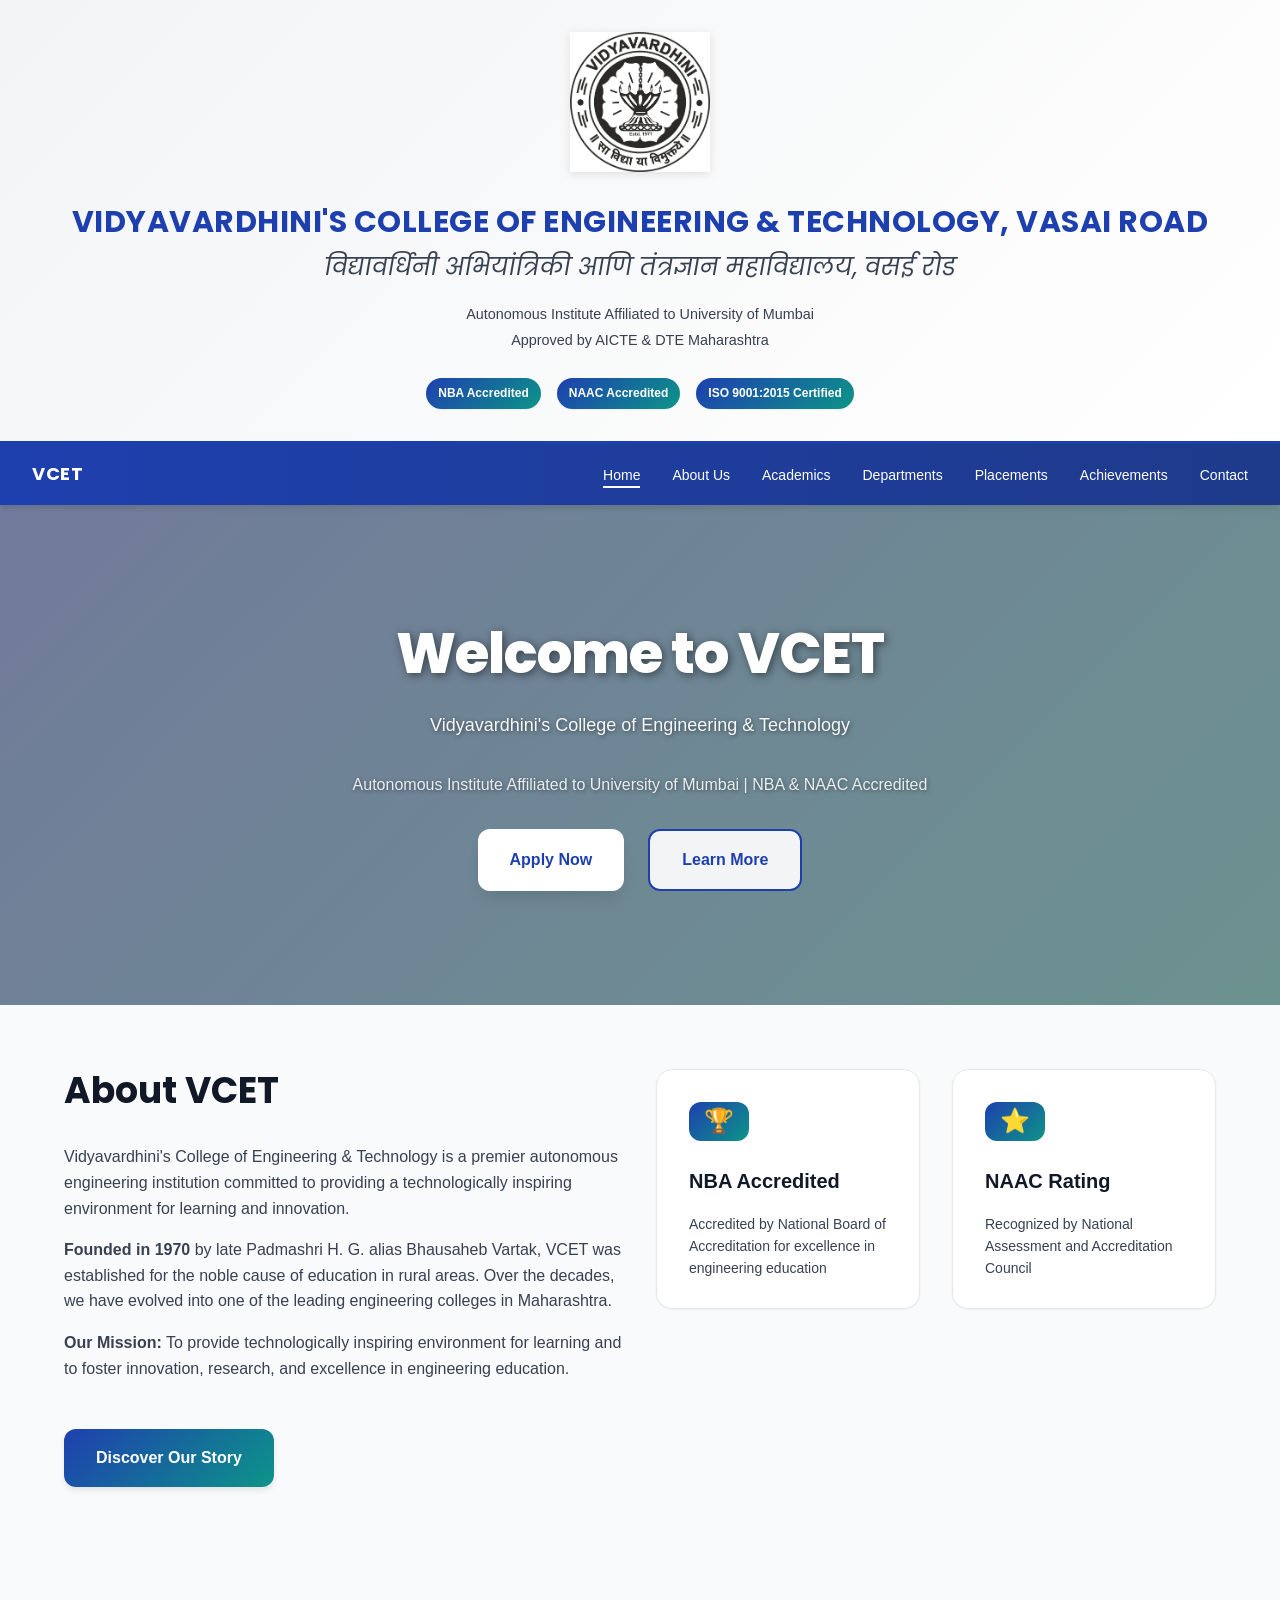
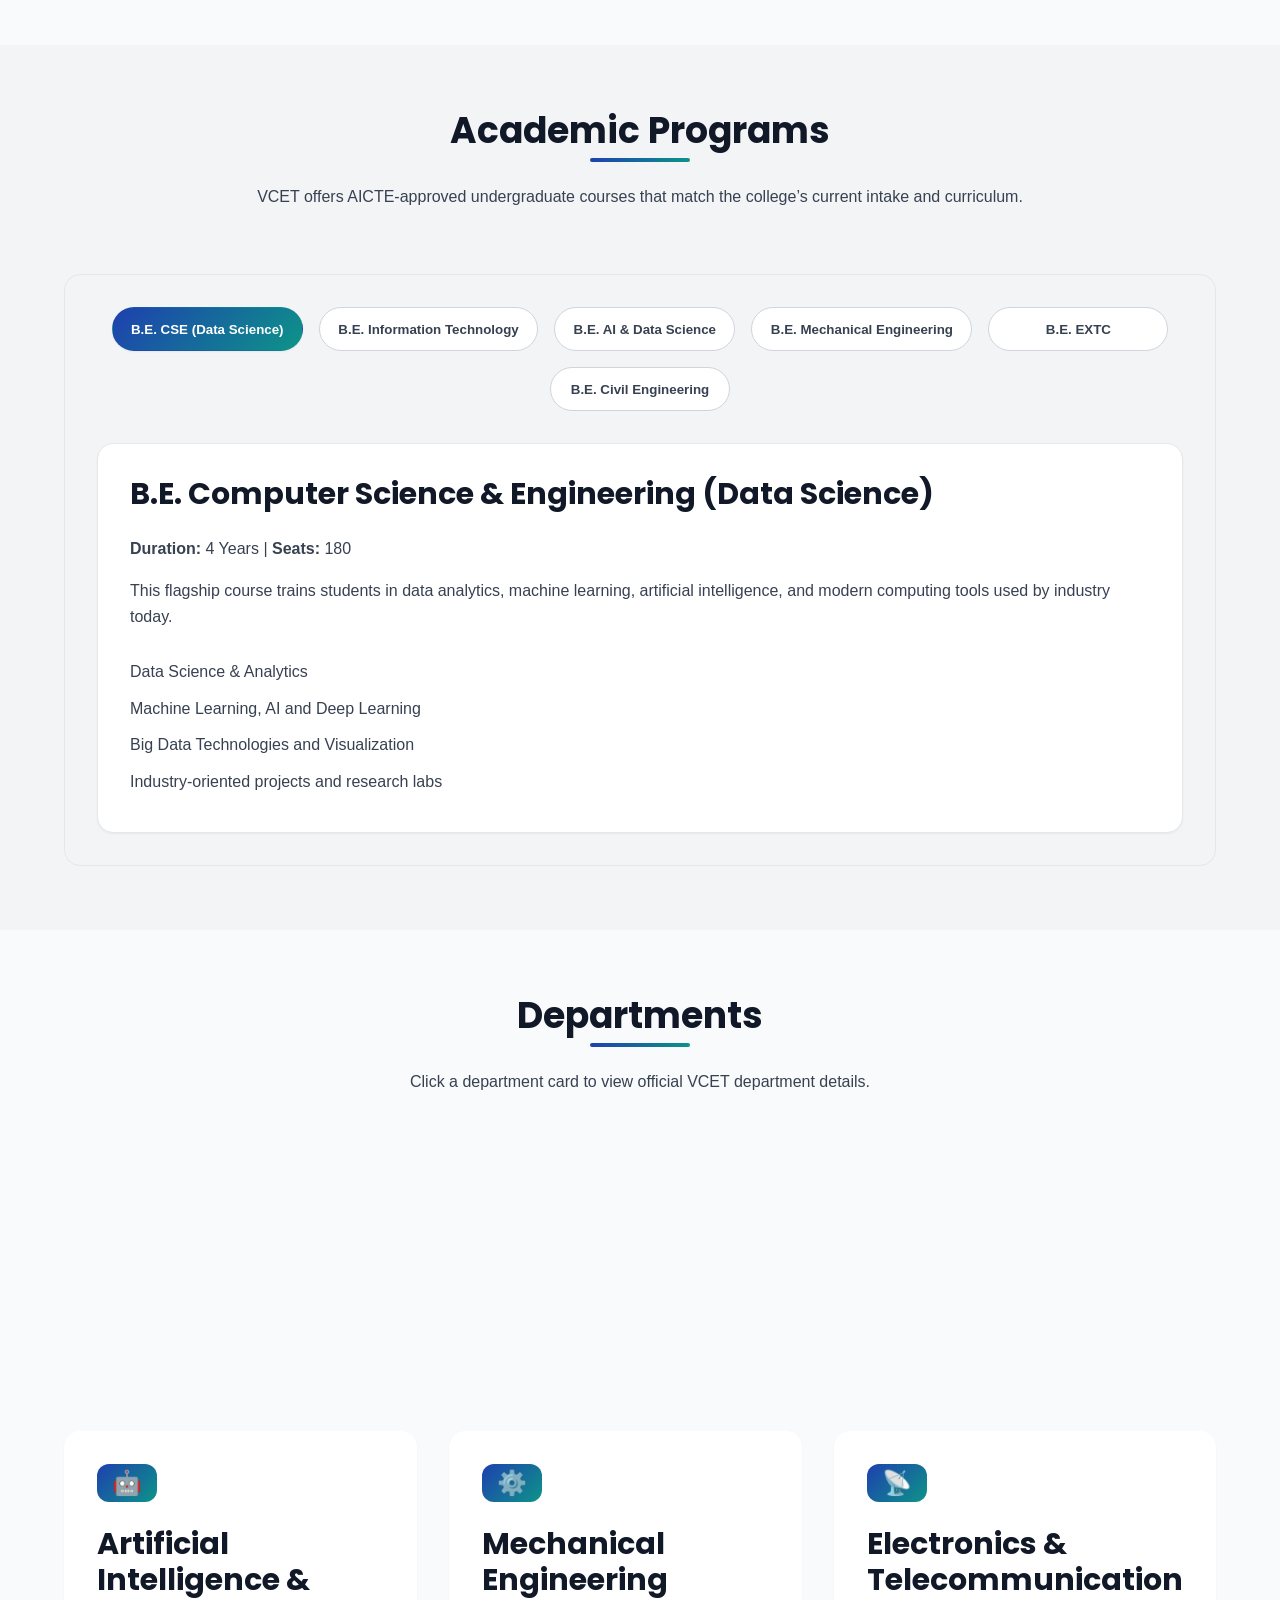
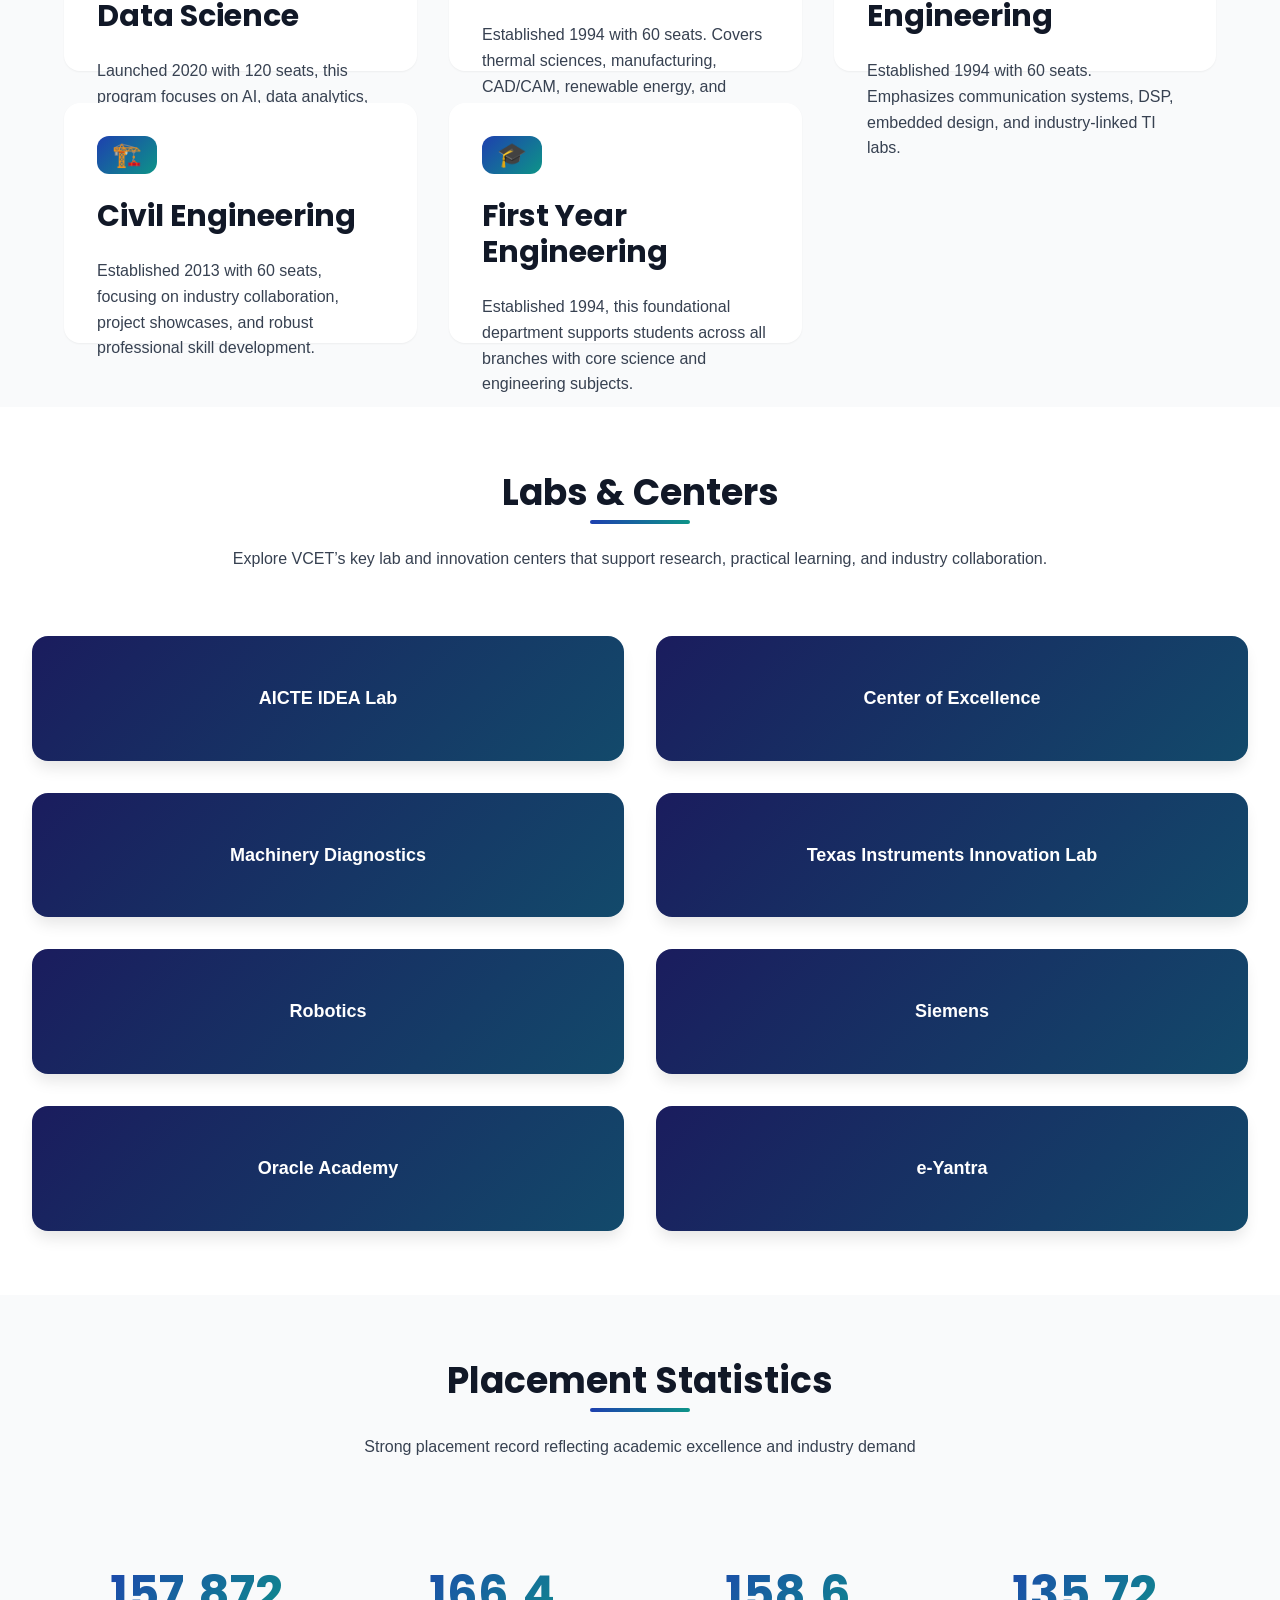
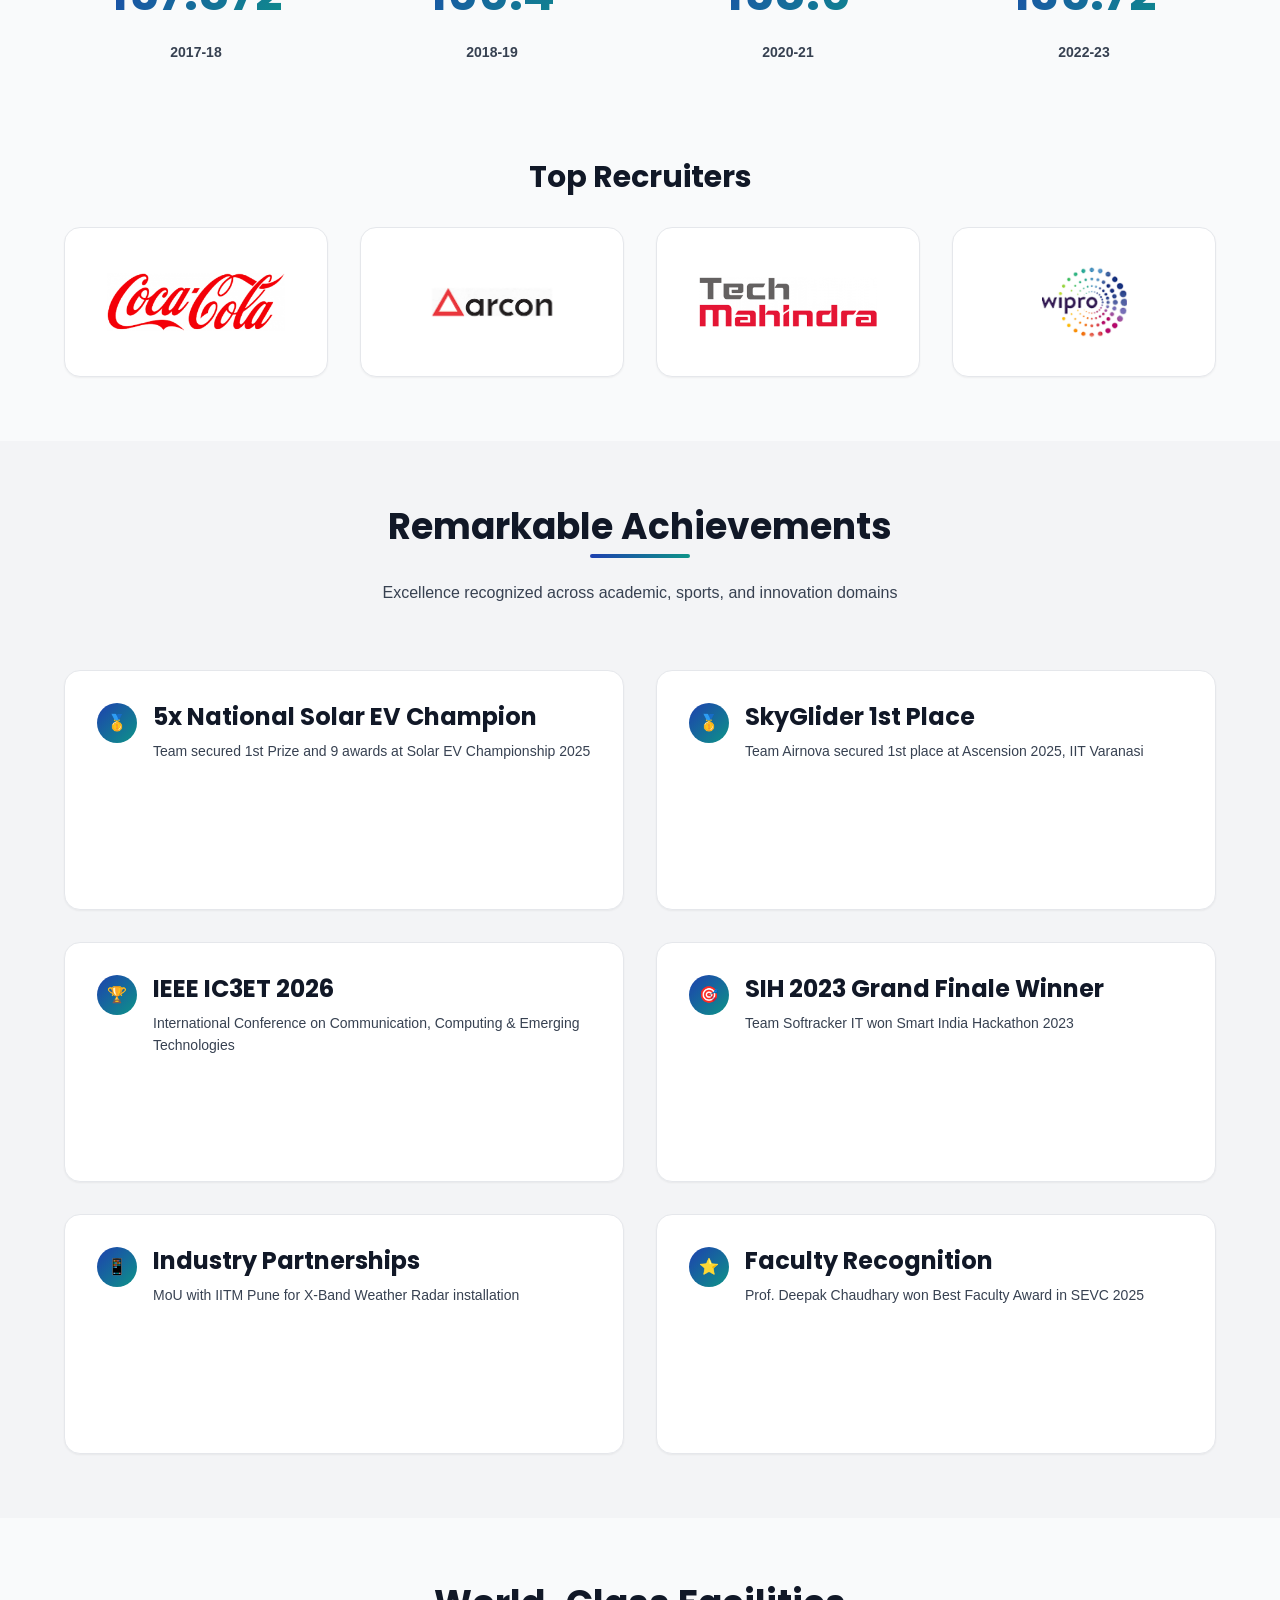
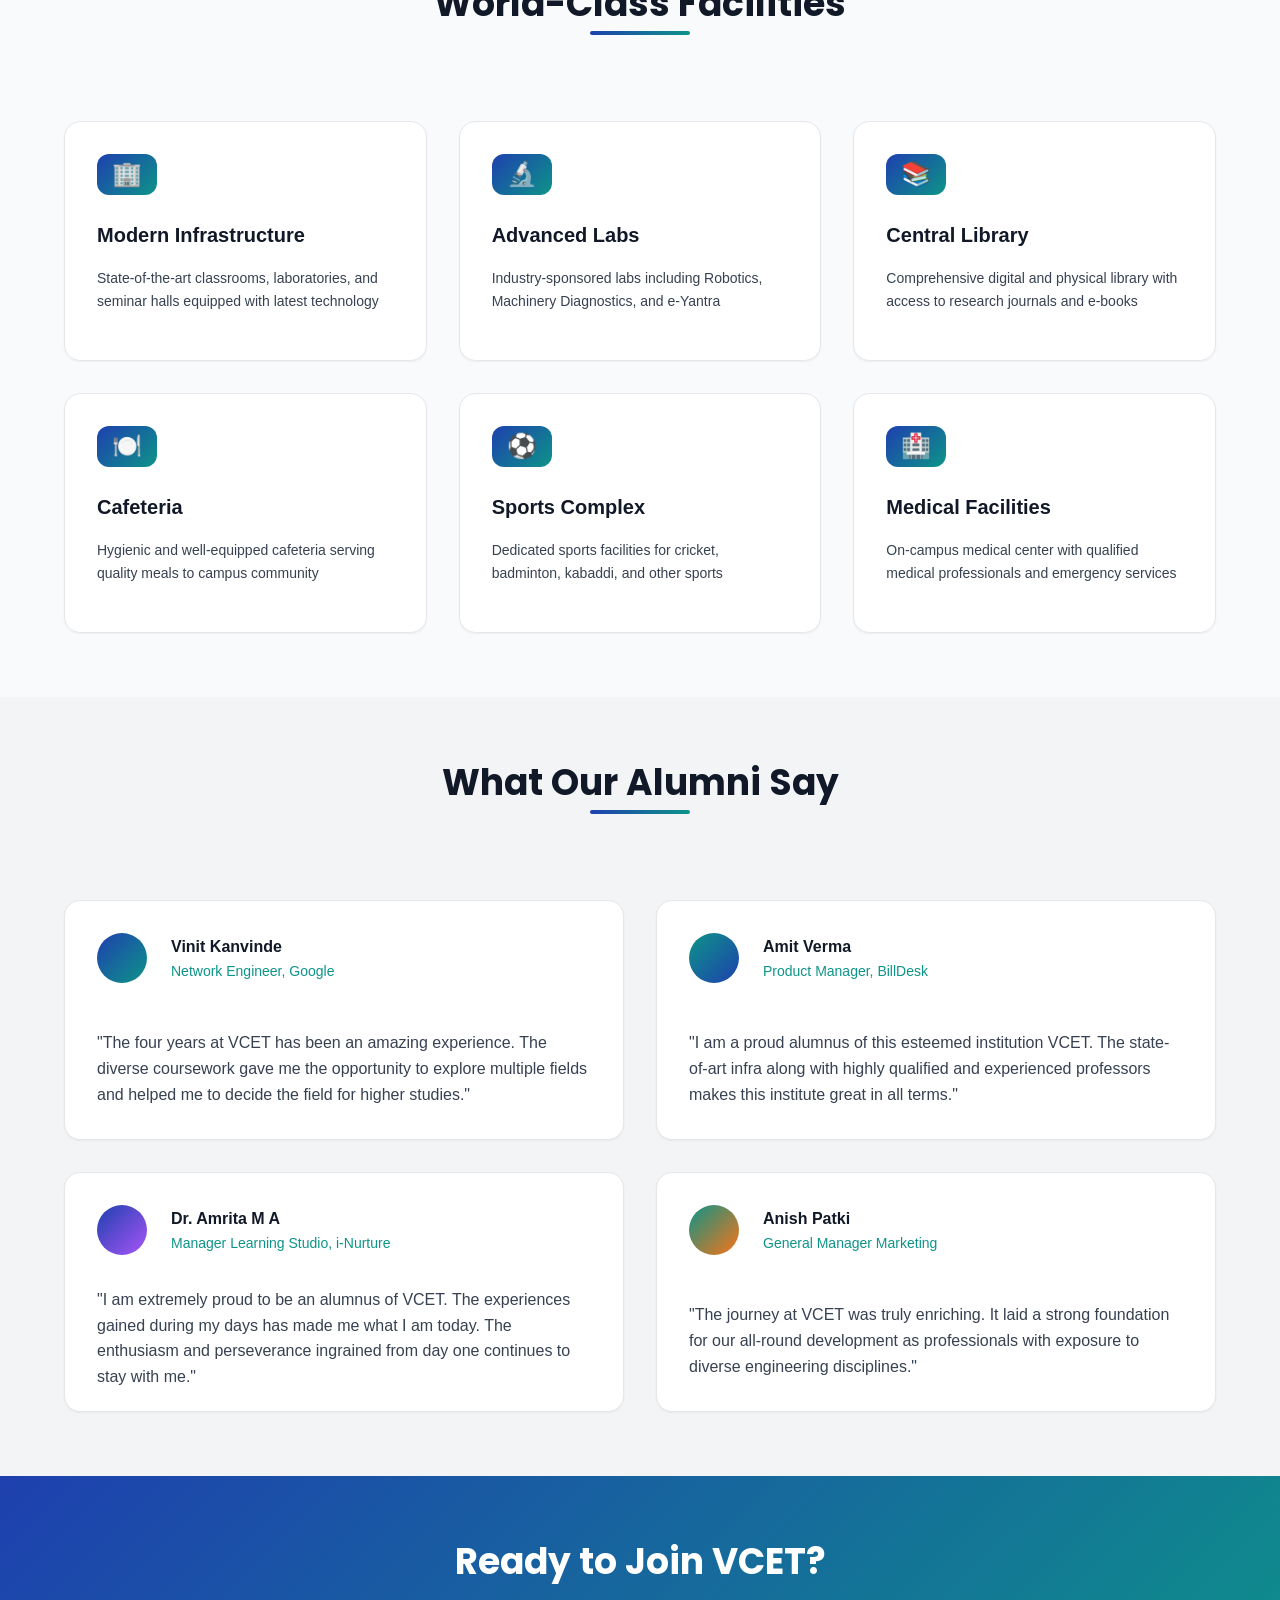
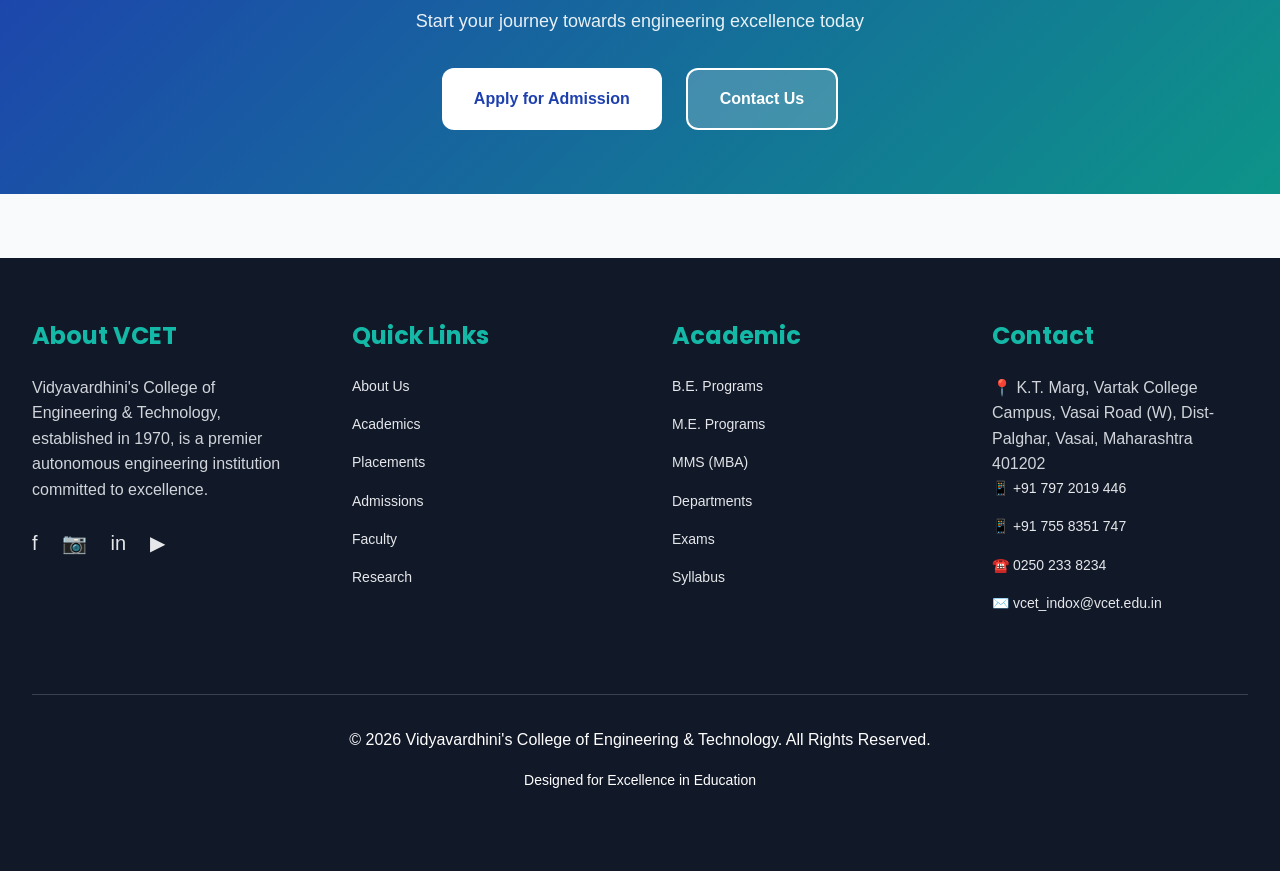
==== commit 5e3f4d49: "Update website files" ====
--- a/index.html
+++ b/index.html
@@ -43,6 +43,7 @@
         <li><a href="#home" class="nav-link active">Home</a></li>
         <li><a href="pages/about.html" class="nav-link">About Us</a></li>
         <li><a href="pages/academics.html" class="nav-link">Academics</a></li>
+        <li><a href="#departments" class="nav-link">Departments</a></li>
         <li><a href="pages/placements.html" class="nav-link">Placements</a></li>
         <li><a href="#achievements" class="nav-link">Achievements</a></li>
         <li><a href="pages/contact.html" class="nav-link">Contact</a></li>
@@ -99,51 +100,166 @@
             </div>
           </div>
         </div>
-        <div>
-          <img src="assets/images/vcet image.png" alt="VCET Campus" style="width: 100%; border-radius: var(--radius-xl); box-shadow: var(--shadow-lg);">
-        </div>\n      </div>\n    </div>\n  </section>\n\n  <!-- ACADEMICS SECTION -->
+      </div>
+    </div>
+  </section>
+
+  <!-- ACADEMICS SECTION -->
   <section id="academics" style="background: var(--neutral-100);">
     <div class="container">
       <div class="section-title">
         <h2>Academic Programs</h2>
-      </div>
-      <div class="grid grid-3">
-        <div class="card">
+        <p>VCET offers AICTE-approved undergraduate courses that match the college’s current intake and curriculum.</p>
+      </div>
+      <div class="course-tabs">
+        <div class="tab-list">
+          <button class="tab course-tab active" data-tab="csds">B.E. CSE (Data Science)</button>
+          <button class="tab course-tab" data-tab="it">B.E. Information Technology</button>
+          <button class="tab course-tab" data-tab="aids">B.E. AI & Data Science</button>
+          <button class="tab course-tab" data-tab="mech">B.E. Mechanical Engineering</button>
+          <button class="tab course-tab" data-tab="extc">B.E. EXTC</button>
+          <button class="tab course-tab" data-tab="civil">B.E. Civil Engineering</button>
+        </div>
+        <div class="tab-panels">
+          <div class="tab-panel active" id="csds">
+            <h3>B.E. Computer Science & Engineering (Data Science)</h3>
+            <p><strong>Duration:</strong> 4 Years | <strong>Seats:</strong> 180</p>
+            <p>This flagship course trains students in data analytics, machine learning, artificial intelligence, and modern computing tools used by industry today.</p>
+            <ul>
+              <li>Data Science & Analytics</li>
+              <li>Machine Learning, AI and Deep Learning</li>
+              <li>Big Data Technologies and Visualization</li>
+              <li>Industry-oriented projects and research labs</li>
+            </ul>
+          </div>
+          <div class="tab-panel" id="it">
+            <h3>B.E. Information Technology</h3>
+            <p><strong>Duration:</strong> 4 Years | <strong>Seats:</strong> 60</p>
+            <p>This program focuses on software development, network engineering, database management, and practical IT systems for modern enterprises.</p>
+            <ul>
+              <li>Software engineering and application development</li>
+              <li>Networking, cybersecurity and cloud-ready skills</li>
+              <li>Database systems and web technologies</li>
+              <li>Practical labs, internships and industry exposure</li>
+            </ul>
+          </div>
+          <div class="tab-panel" id="aids">
+            <h3>B.E. Artificial Intelligence & Data Science</h3>
+            <p><strong>Duration:</strong> 4 Years | <strong>Seats:</strong> 120</p>
+            <p>A cutting-edge program centered on AI, analytics, smart systems, and research-based learning to prepare students for the digital future.</p>
+            <ul>
+              <li>AI and Deep Learning techniques</li>
+              <li>Data-driven decision making and predictive modelling</li>
+              <li>Outcome-based learning and innovation projects</li>
+              <li>Industry mentorship and IPR awareness</li>
+            </ul>
+          </div>
+          <div class="tab-panel" id="mech">
+            <h3>B.E. Mechanical Engineering</h3>
+            <p><strong>Duration:</strong> 4 Years | <strong>Seats:</strong> 60</p>
+            <p>The mechanical program provides hands-on training in design, manufacturing, thermal engineering, and renewable energy systems.</p>
+            <ul>
+              <li>Design and CAD/CAM engineering</li>
+              <li>Thermal systems and energy management</li>
+              <li>Formula car, quad bike and robotics projects</li>
+              <li>Industry internships and technical competitions</li>
+            </ul>
+          </div>
+          <div class="tab-panel" id="extc">
+            <h3>B.E. Electronics & Telecommunication Engineering</h3>
+            <p><strong>Duration:</strong> 4 Years | <strong>Seats:</strong> 60</p>
+            <p>This course equips students in communication systems, digital signal processing, embedded systems, and electronics lab practice.</p>
+            <ul>
+              <li>Communications and RF engineering</li>
+              <li>Embedded systems and IoT applications</li>
+              <li>Signal processing and microelectronics</li>
+              <li>Industry collaboration with TI labs and IEEE chapters</li>
+            </ul>
+          </div>
+          <div class="tab-panel" id="civil">
+            <h3>B.E. Civil Engineering</h3>
+            <p><strong>Duration:</strong> 4 Years | <strong>Seats:</strong> 60</p>
+            <p>The civil engineering program focuses on structural design, construction technology, surveying, and sustainable infrastructure development.</p>
+            <ul>
+              <li>Structural engineering fundamentals</li>
+              <li>Construction materials and project management</li>
+              <li>Surveying, hydraulics, and geotechnical labs</li>
+              <li>Industry-focused sessions and practical training</li>
+            </ul>
+          </div>
+        </div>
+      </div>
+    </div>
+  </section>
+
+  <!-- DEPARTMENTS SECTION -->
+  <section id="departments">
+    <div class="container">
+      <div class="section-title">
+        <h2>Departments</h2>
+        <p>Click a department card to view official VCET department details.</p>
+      </div>
+      <div class="grid grid-3 department-grid">
+        <div class="card department-card" data-department="computer">
           <div class="card-icon">💻</div>
-          <div class="card-title">B.E. Computer Science</div>
-          <p class="card-text">4-year undergraduate program focusing on modern computing technologies, software development, and emerging domains like AI and cloud computing.</p>
-          <a href="#" class="text-primary" style="font-weight: 600; margin-top: var(--spacing-md); display: inline-block;">Learn More →</a>
-        </div>
-        <div class="card">
+          <h3>Computer Engineering</h3>
+          <p>Established 1999, NBA accredited with 180 seats. Focuses on programming, AI, ML, networking, and student-led coding clubs.</p>
+        </div>
+        <div class="card department-card" data-department="csds">
+          <div class="card-icon">📈</div>
+          <h3>Computer Science & Engineering (Data Science)</h3>
+          <p>Started 2019 with 180 seats, training students in data analytics, machine learning, big data tools, and statistical modeling.</p>
+        </div>
+        <div class="card department-card" data-department="it">
+          <div class="card-icon">🌐</div>
+          <h3>Information Technology</h3>
+          <p>Established 2000 with 60 seats, using modern IT labs and software to build practical skills in networking, databases, and web systems.</p>
+        </div>
+        <div class="card department-card" data-department="ai">
+          <div class="card-icon">🤖</div>
+          <h3>Artificial Intelligence & Data Science</h3>
+          <p>Launched 2020 with 120 seats, this program focuses on AI, data analytics, research, and outcome-based learning.</p>
+        </div>
+        <div class="card department-card" data-department="mechanical">
           <div class="card-icon">⚙️</div>
-          <div class="card-title">B.E. Mechanical Engineering</div>
-          <p class="card-text">4-year program covering thermal systems, manufacturing, CAD/CAM, and industrial applications with hands-on laboratory experience.</p>
-          <a href="#" class="text-primary" style="font-weight: 600; margin-top: var(--spacing-md); display: inline-block;">Learn More →</a>
-        </div>
-        <div class="card">
-          <div class="card-icon">⚡</div>
-          <div class="card-title">B.E. Electronics & Telecom</div>
-          <p class="card-text">Specialized program in electronics, communication systems, microprocessors, and digital signal processing with industry partnerships.</p>
-          <a href="#" class="text-primary" style="font-weight: 600; margin-top: var(--spacing-md); display: inline-block;">Learn More →</a>
-        </div>
-        <div class="card">
-          <div class="card-icon">🔬</div>
-          <div class="card-title">B.E. Instrumentation</div>
-          <p class="card-text">Comprehensive program covering process instrumentation, control systems, and biomedical applications with advanced laboratories.</p>
-          <a href="#" class="text-primary" style="font-weight: 600; margin-top: var(--spacing-md); display: inline-block;">Learn More →</a>
-        </div>
-        <div class="card">
-          <div class="card-icon">📊</div>
-          <div class="card-title">M.E. Programs</div>
-          <p class="card-text">2-year postgraduate programs offering specialization in various engineering disciplines with research opportunities.</p>
-          <a href="#" class="text-primary" style="font-weight: 600; margin-top: var(--spacing-md); display: inline-block;">Learn More →</a>
-        </div>
-        <div class="card">
-          <div class="card-icon">💼</div>
-          <div class="card-title">MMS (MBA)</div>
-          <p class="card-text">2-year Master of Management Studies program preparing industry-ready management professionals.</p>
-          <a href="#" class="text-primary" style="font-weight: 600; margin-top: var(--spacing-md); display: inline-block;">Learn More →</a>
-        </div>
+          <h3>Mechanical Engineering</h3>
+          <p>Established 1994 with 60 seats. Covers thermal sciences, manufacturing, CAD/CAM, renewable energy, and student engineering competitions.</p>
+        </div>
+        <div class="card department-card" data-department="electronics">
+          <div class="card-icon">📡</div>
+          <h3>Electronics & Telecommunication Engineering</h3>
+          <p>Established 1994 with 60 seats. Emphasizes communication systems, DSP, embedded design, and industry-linked TI labs.</p>
+        </div>
+        <div class="card department-card" data-department="civil">
+          <div class="card-icon">🏗️</div>
+          <h3>Civil Engineering</h3>
+          <p>Established 2013 with 60 seats, focusing on industry collaboration, project showcases, and robust professional skill development.</p>
+        </div>
+        <div class="card department-card" data-department="firstyear">
+          <div class="card-icon">🎓</div>
+          <h3>First Year Engineering</h3>
+          <p>Established 1994, this foundational department supports students across all branches with core science and engineering subjects.</p>
+        </div>
+      </div>
+    </div>
+  </section>
+
+  <!-- FACILITIES SECTION -->
+  <section id="facilities" style="background: white; padding: 4rem 0;">
+    <div class="container">
+      <div class="section-title">
+        <h2>Labs & Centers</h2>
+        <p>Explore VCET’s key lab and innovation centers that support research, practical learning, and industry collaboration.</p>
+      </div>
+      <div class="grid grid-2 facility-grid">
+        <div class="facility-card">AICTE IDEA Lab</div>
+        <div class="facility-card">Center of Excellence</div>
+        <div class="facility-card">Machinery Diagnostics</div>
+        <div class="facility-card">Texas Instruments Innovation Lab</div>
+        <div class="facility-card">Robotics</div>
+        <div class="facility-card">Siemens</div>
+        <div class="facility-card">Oracle Academy</div>
+        <div class="facility-card">e-Yantra</div>
       </div>
     </div>
   </section>
@@ -345,7 +461,7 @@
               <p style="margin: 0; font-size: var(--text-sm); color: var(--secondary);">General Manager Marketing</p>
             </div>
           </div>
-          <p style="margin: 0;">"The journey at VCET as part of the Instrumentation course was truly enriching. It laid a strong foundation for our all-round development as professionals with exposure to diverse specializations."</p>
+          <p style="margin: 0;">"The journey at VCET was truly enriching. It laid a strong foundation for our all-round development as professionals with exposure to diverse engineering disciplines."</p>
         </div>
       </div>
     </div>
@@ -410,8 +526,8 @@
       </div>
     </div>
     <div class="footer-bottom">
-      <p>&copy; 2026 Vidyavardhini's College of Engineering & Technology. All Rights Reserved.</p>
-      <p style="font-size: var(--text-sm); margin-top: var(--spacing-sm);">Designed with ❤️ for Excellence in Education</p>
+      <p style="color:white">&copy; 2026 Vidyavardhini's College of Engineering & Technology. All Rights Reserved.</p>
+      <p style="font-size: var(--text-sm); margin-top: var(--spacing-sm);color:white">Designed for Excellence in Education</p>
     </div>
   </footer>
 
--- a/assets/css/style.css
+++ b/assets/css/style.css
@@ -194,6 +194,47 @@
   color: white;
 }
 
+.hidden {
+  display: none !important;
+}
+
+.department-grid .department-card {
+  cursor: pointer;
+  transition: transform var(--transition-fast), box-shadow var(--transition-fast), border-color var(--transition-fast);
+  border: 1px solid transparent;
+}
+
+.department-grid .department-card:hover {
+  transform: translateY(-4px);
+  box-shadow: var(--shadow-lg);
+  border-color: var(--primary-light);
+}
+
+.facility-grid {
+  display: grid;
+  grid-template-columns: repeat(2, minmax(0, 1fr));
+  gap: var(--spacing-md);
+}
+
+.facility-card {
+  padding: var(--spacing-xl);
+  border-radius: var(--radius-xl);
+  background: linear-gradient(135deg, rgba(14, 16, 85, 0.95), rgba(6, 64, 99, 0.95));
+  color: white;
+  font-size: var(--text-lg);
+  font-weight: 700;
+  text-align: center;
+  box-shadow: var(--shadow-lg);
+  min-height: 100px;
+  display: flex;
+  align-items: center;
+  justify-content: center;
+}
+
+.facility-card:hover {
+  transform: translateY(-3px);
+}
+
 .btn-sm {
   padding: var(--spacing-xs) var(--spacing-md);
   font-size: var(--text-sm);
@@ -529,6 +570,10 @@
   box-shadow: var(--shadow-sm);
   transition: all var(--transition-base);
   border: 1px solid var(--neutral-200);
+  height: 240px;
+  display: flex;
+  flex-direction: column;
+  justify-content: space-between;
 }
 
 .card:hover {
@@ -568,18 +613,105 @@
 .grid {
   display: grid;
   gap: var(--spacing-lg);
+  align-items: start;
 }
 
 .grid-2 {
-  grid-template-columns: repeat(auto-fit, minmax(300px, 1fr));
+  grid-template-columns: repeat(2, 1fr);
+  grid-auto-rows: 1fr;
 }
 
 .grid-3 {
-  grid-template-columns: repeat(auto-fit, minmax(280px, 1fr));
+  grid-template-columns: repeat(3, 1fr);
+}
+
+.course-tabs {
+  background: var(--neutral-100);
+  border-radius: var(--radius-xl);
+  padding: var(--spacing-lg);
+  border: 1px solid var(--neutral-200);
+}
+
+.tab-list {
+  display: flex;
+  flex-wrap: wrap;
+  gap: var(--spacing-sm);
+  justify-content: center;
+  margin-bottom: var(--spacing-lg);
+}
+
+.tab {
+  border: 1px solid var(--neutral-300);
+  background: white;
+  color: var(--neutral-700);
+  padding: 0.85rem 1.15rem;
+  border-radius: 999px;
+  cursor: pointer;
+  transition: all var(--transition-fast);
+  min-width: 180px;
+  text-align: center;
+  font-weight: 600;
+}
+
+.tab:hover {
+  border-color: var(--primary);
+}
+
+.tab.active {
+  background: linear-gradient(135deg, var(--primary), var(--secondary));
+  border-color: transparent;
+  color: white;
+  box-shadow: var(--shadow-sm);
+}
+
+.tab-panel {
+  display: none;
+  background: white;
+  border-radius: var(--radius-xl);
+  padding: var(--spacing-lg);
+  box-shadow: var(--shadow-sm);
+  border: 1px solid var(--neutral-200);
+}
+
+.tab-panel.active {
+  display: block;
+}
+
+.tab-panel h3 {
+  margin-top: 0;
+}
+
+.tab-panel ul {
+  list-style: none;
+  padding-left: 0;
+  margin-top: var(--spacing-md);
+}
+
+.tab-panel ul li {
+  padding: 0.35rem 0;
+  color: var(--neutral-700);
+}
+
+.about-right {
+  display: flex;
+  flex-direction: column;
+  gap: var(--spacing-lg);
+}
+
+.about-image img {
+  display: block;
+  width: 100%;
+  border-radius: var(--radius-xl);
 }
 
 .grid-4 {
-  grid-template-columns: repeat(auto-fit, minmax(250px, 1fr));
+  grid-template-columns: repeat(4, 1fr);
+}
+
+@media (max-width: 1024px) {
+  .grid-4 {
+    grid-template-columns: repeat(2, 1fr);
+  }
 }
 
 @media (max-width: 768px) {
